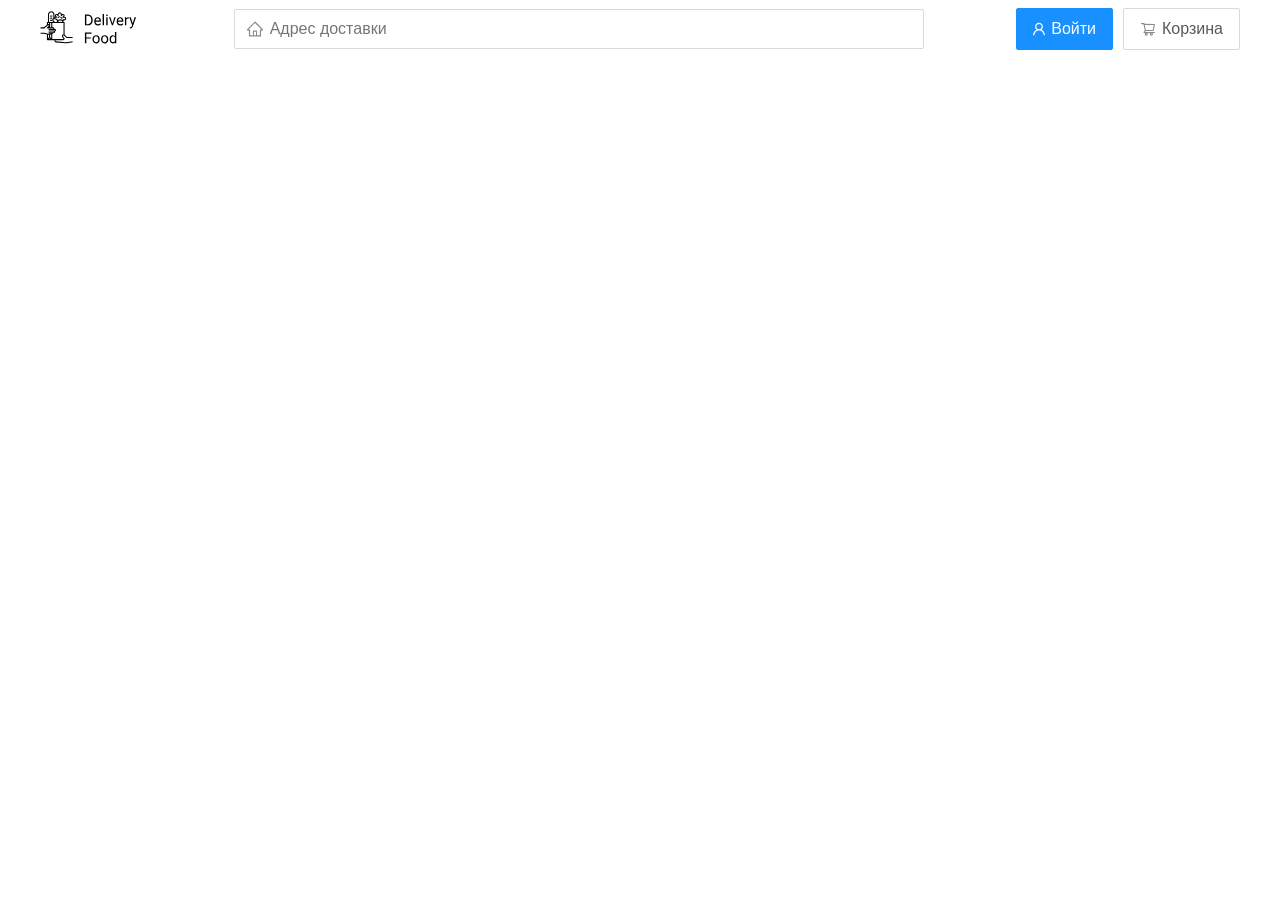
==== index.html @ b347ec5e "header" ====
<!DOCTYPE html>
<html lang="en">
<head>
    <meta charset="UTF-8">
    <meta http-equiv="X-UA-Compatible" content="IE=edge">
    <link rel="stylesheet" href="css/style.css">
    <meta name="viewport" content="width=device-width, initial-scale=1.0">
    <title>Document</title>
</head>
<body>
    <div class="container">
        <header class="header">
            <img src="img/logo.svg" alt="Logo" class="logo">
            <input type="text" class="input search-input" placeholder="Адрес доставки">
            <div class="buttons">
                <button class="button button-primary">
                    <img src="img/user.svg" alt="" class="button-icon">
                    <span class="button-text">Войти</span>
                </button>
                <button class="button">
                  <img src="img/shopping-cart.svg" alt="" class="button-icon">
                    <span class="button-text">Корзина</span>
                </button>
            </div>
        </header>
    </div>
    <main></main>
    <footer></footer>
</body>
</html>
---- css/style.css ----
*{ box-sizing: border-box;}
.container{
max-width: 1200px;
margin: auto;
}

.header{
    display: flex;
    align-items: center;
    justify-content: space-between;

}

.search-input{
    background: #FFFFFF;
    border: 1px solid #D9D9D9;
    border-radius: 2px;
    height: 40px;
    width: 690px;
    font-size: 16px;
    line-height: 24px;
    background-image: url(../img/home.svg);
    background-repeat: no-repeat;
    background-position: left 11px center;
    padding-left: 35px;
}
.buttons{
    display: flex;
    align-items: center;
}
.button{
    display: flex;
    align-items: center;
    padding: 8px 16px;
    background: #FFFFFF;
    border: 1px solid #D9D9D9;
    box-sizing: border-box;
    box-shadow: 0px 0px 2px rgba(0, 0, 0, 0.0015);
    border-radius: 2px;
    color: #595959;
    font-size: 16px;
    line-height: 24px;
}
.button-primary{
    background: #1890FF;
    border: 1px solid #1890FF;
    color: #fff;
    margin-right: 10px;
}

.button-icon{
    margin-right: 6px;
    vertical-align: middle;   
}

.button-text{
vertical-align: middle;
}
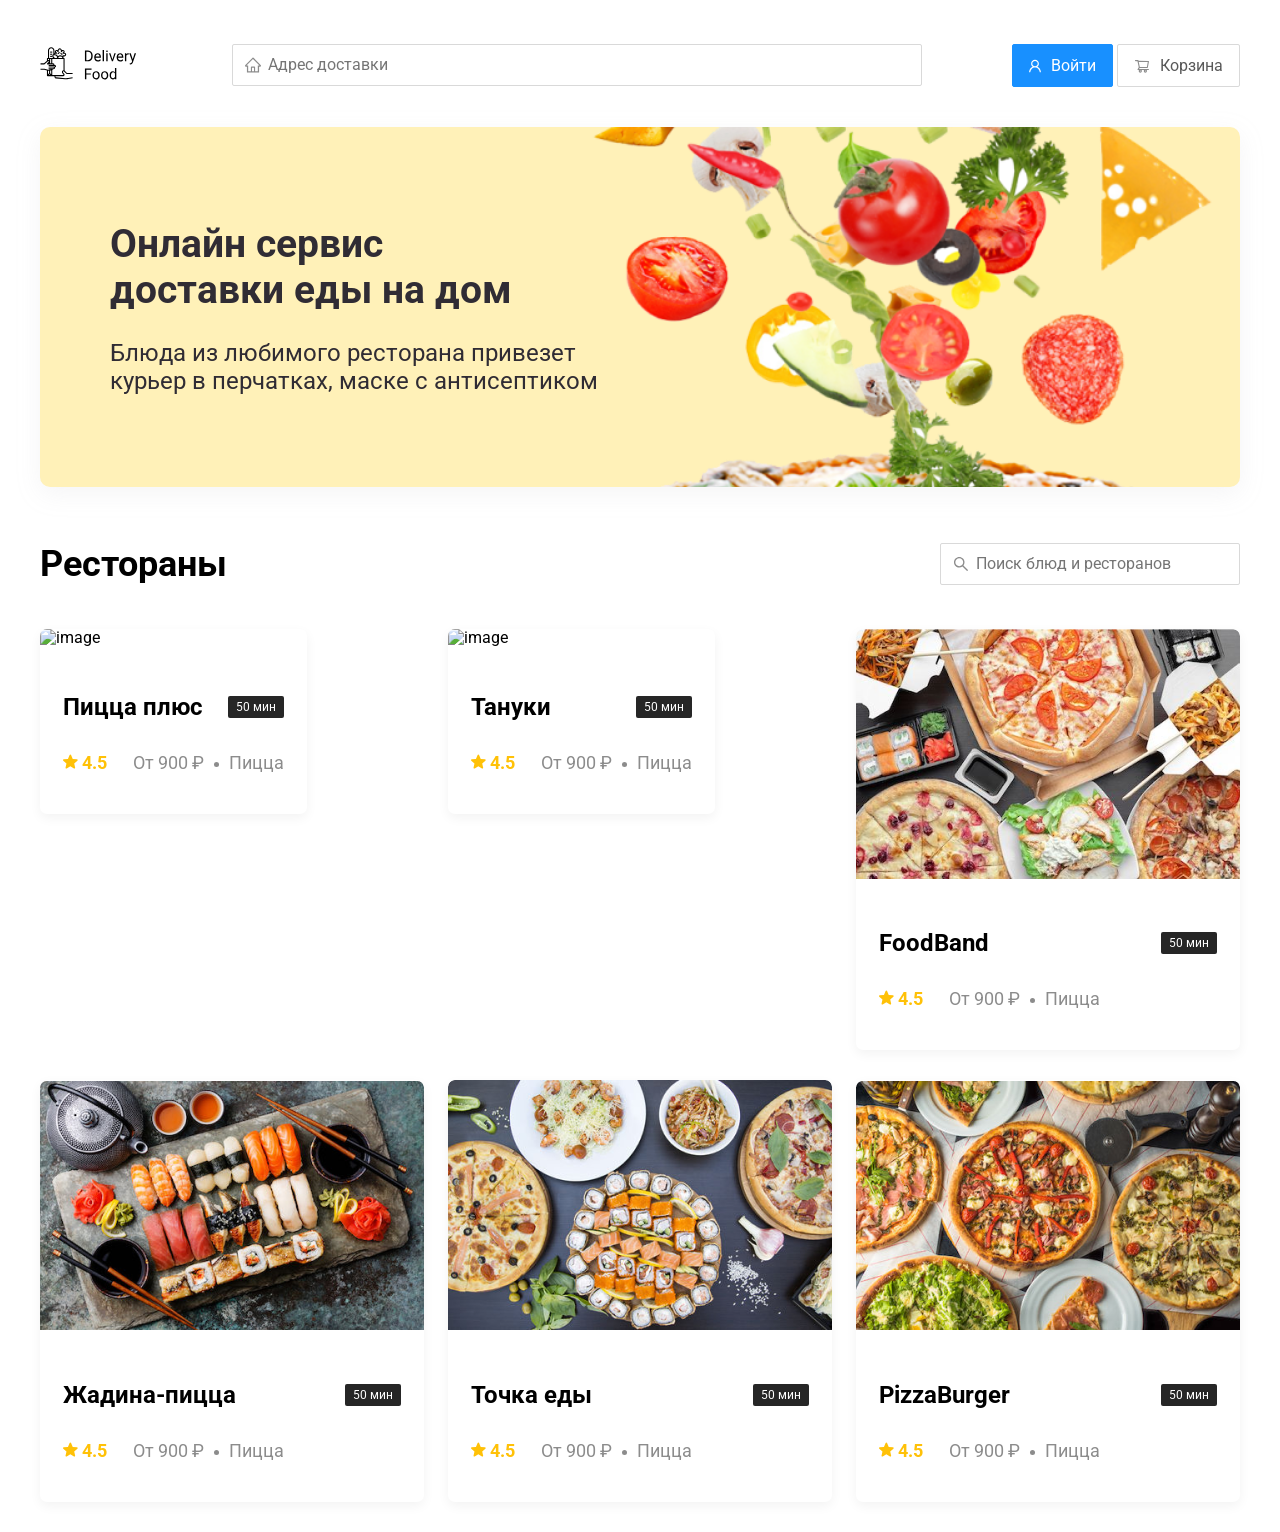
==== commit 02f0a02b: "pr2_2" ====
--- a/index.html
+++ b/index.html
@@ -3,28 +3,148 @@
 <head>
     <meta charset="UTF-8">
     <meta http-equiv="X-UA-Compatible" content="IE=edge">
+    <meta name="viewport" content="width=device-width, initial-scale=1.0">
+    <title>Delivery food - доставка еды на дом</title>
+    <link rel="preconnect" href="https://fonts.googleapis.com">
+    <link rel="preconnect" href="https://fonts.gstatic.com" crossorigin>
+    <link href="https://fonts.googleapis.com/css2?family=Roboto:wght@400;700&display=swap" rel="stylesheet">  
+    <link rel="stylesheet" href="css/normalize.css">      
     <link rel="stylesheet" href="css/style.css">
-    <meta name="viewport" content="width=device-width, initial-scale=1.0">
-    <title>Document</title>
 </head>
 <body>
-    <div class="container">
-        <header class="header">
-            <img src="img/logo.svg" alt="Logo" class="logo">
-            <input type="text" class="input search-input" placeholder="Адрес доставки">
-            <div class="buttons">
-                <button class="button button-primary">
-                    <img src="img/user.svg" alt="" class="button-icon">
-                    <span class="button-text">Войти</span>
-                </button>
-                <button class="button">
-                  <img src="img/shopping-cart.svg" alt="" class="button-icon">
-                    <span class="button-text">Корзина</span>
-                </button>
+<!-- Шапка сайта -->
+<div class="container">
+    <header class="header">
+        <img src="img/logo.svg" alt="logo" class="logo">
+        <input type="text" class="input addres-input" placeholder="Адрес доставки">
+        <div class="buttons">
+            <button class="button button-primary">
+                <img src="img/user.svg" alt="user" class="button-icon">
+                <span class="button-text">Войти</span>
+            </button>
+            <button class="button ">
+                <img src="img/shopping-cart.svg" alt="shop" class="button-icon">
+                <span class="button-text">Корзина</span>
+            </button>
+        </div>
+    </header>
+    <section class="promo">
+        <h1 class="promo-title">Онлайн сервис<br>доставки еды на дом</h1>
+        <p class="promo-text">Блюда из любимого ресторана привезет курьер в перчатках, маске с антисептиком</p>
+    </section>
+
+    <section class="restaurants">
+        <div class="section-heading">
+            <h2 class="section-title">Рестораны</h2>
+            <input type="text" class="input input-search" placeholder="Поиск блюд и ресторанов">
+        </div>
+        <!--cards-->
+        <div class="cards">
+            <div class="card">
+                <img src="img/image.jpg" alt="image" class="card-image">
+                <div class="card-text">
+                    <div class="card-head">
+                        <h3 class="card-title">Пицца плюс</h3>
+                        <span class="card-tag tag">50 мин</span>
+                    </div>
+                    <div class="card-info">
+                        <div class="rating">
+                            <img src="img/Vector.svg" alt="rating" class="rating-start">
+                            4.5
+                        </div>
+                        <div class="price">От 900 ₽</div>
+                        <div class="category">Пицца</div>
+                    </div>
+                </div>
             </div>
-        </header>
-    </div>
-    <main></main>
-    <footer></footer>
+            <div class="card">
+                <img src="img/image (1).jpg" alt="image" class="card-image">
+                <div class="card-text">
+                    <div class="card-head">
+                        <h3 class="card-title">Тануки </h3>
+                        <span class="card-tag tag">50 мин</span>
+                    </div>
+                    <div class="card-info">
+                        <div class="rating">
+                            <img src="img/Vector.svg" alt="rating" class="rating-start">
+                            4.5
+                        </div>
+                        <div class="price">От 900 ₽</div>
+                        <div class="category">Пицца</div>
+                    </div>
+                </div>
+            </div>
+            <div class="card">
+                <img src="img/image (1).png" alt="image" class="card-image">
+                <div class="card-text">
+                    <div class="card-head">
+                        <h3 class="card-title">FoodBand</h3>
+                        <span class="card-tag tag">50 мин</span>
+                    </div>
+                    <div class="card-info">
+                        <div class="rating">
+                            <img src="img/Vector.svg" alt="rating" class="rating-start">
+                            4.5
+                        </div>
+                        <div class="price">От 900 ₽</div>
+                        <div class="category">Пицца</div>
+                    </div>
+                </div>
+</div>
+            <div class="card">
+                <img src="img/image (4).png" alt="image" class="card-image">
+                <div class="card-text">
+                    <div class="card-head">
+                        <h3 class="card-title">Жадина-пицца</h3>
+                        <span class="card-tag tag">50 мин</span>
+                    </div>
+                    <div class="card-info">
+                        <div class="rating">
+                            <img src="img/Vector.svg" alt="rating" class="rating-start">
+                            4.5
+                        </div>
+                        <div class="price">От 900 ₽</div>
+                        <div class="category">Пицца</div>
+                    </div>
+                </div>
+            </div>
+            <div class="card">
+                <img src="img/image (5).png" alt="image" class="card-image">
+                <div class="card-text">
+                    <div class="card-head">
+                        <h3 class="card-title">Точка еды</h3>
+                        <span class="card-tag tag">50 мин</span>
+                    </div>
+                    <div class="card-info">
+                        <div class="rating">
+                            <img src="img/Vector.svg" alt="rating" class="rating-start">
+                            4.5
+                        </div>
+                        <div class="price">От 900 ₽</div>
+                        <div class="category">Пицца</div>
+                    </div>
+                </div>
+            </div>
+            <div class="card">
+                <img src="img/image (6).png" alt="image" class="card-image">
+                <div class="card-text">
+                    <div class="card-head">
+                        <h3 class="card-title">PizzaBurger</h3>
+                        <span class="card-tag tag">50 мин</span>
+                    </div>
+                    <div class="card-info">
+                        <div class="rating">
+                            <img src="img/Vector.svg" alt="rating" class="rating-start">
+                            4.5
+                        </div>
+                        <div class="price">От 900 ₽</div>
+                        <div class="category">Пицца</div>
+                    </div>
+                </div>
+            </div>
+        </div>
+    </section>
+</div>
 </body>
-</html>+</html>
+
--- a/css/style.css
+++ b/css/style.css
@@ -1,58 +1,188 @@
-*{ box-sizing: border-box;}
-.container{
-max-width: 1200px;
-margin: auto;
-}
-
-.header{
-    display: flex;
-    align-items: center;
-    justify-content: space-between;
-
-}
-
-.search-input{
-    background: #FFFFFF;
-    border: 1px solid #D9D9D9;
-    border-radius: 2px;
-    height: 40px;
-    width: 690px;
-    font-size: 16px;
-    line-height: 24px;
-    background-image: url(../img/home.svg);
-    background-repeat: no-repeat;
-    background-position: left 11px center;
-    padding-left: 35px;
-}
-.buttons{
-    display: flex;
-    align-items: center;
-}
-.button{
-    display: flex;
-    align-items: center;
-    padding: 8px 16px;
-    background: #FFFFFF;
-    border: 1px solid #D9D9D9;
-    box-sizing: border-box;
-    box-shadow: 0px 0px 2px rgba(0, 0, 0, 0.0015);
-    border-radius: 2px;
-    color: #595959;
-    font-size: 16px;
-    line-height: 24px;
-}
-.button-primary{
-    background: #1890FF;
-    border: 1px solid #1890FF;
-    color: #fff;
-    margin-right: 10px;
-}
-
-.button-icon{
-    margin-right: 6px;
-    vertical-align: middle;   
-}
-
-.button-text{
-vertical-align: middle;
-}+body{
+    font-family: 'Roboto', sans-serif;   
+    padding-top: 44px;
+   }
+   
+   *{
+       box-sizing: border-box;
+   }
+   .container { 
+       max-width: 1200px;
+       margin: auto;
+   }
+   
+   .header {
+       display: flex;
+       align-items: center;
+       justify-content: space-between;
+       margin-bottom: 40px;
+   }
+   
+   .input{
+       background: #FFFFFF;
+       border: 1px solid #D9D9D9;
+       border-radius: 2px;  
+       font-size: 16px;
+       line-height: 24px;
+       padding: 8px;
+       padding-left: 35px;
+       background-repeat:  no-repeat;
+       background-position: left 11px center;
+   }
+   .addres-input{
+       width: 690px;  
+       background-image: url(../img/home.svg);
+   }
+   .input-search{
+       width: 300px;
+       background-image: url(../img/search.svg);  
+   
+   }
+   .button {
+       padding: 8px 16px;
+       background: #FFFFFF;
+       border: 1px solid #D9D9D9;
+       box-sizing: border-box;
+       box-shadow: 0px 0px 2px rgba(0, 0, 0, 0.0015);
+       border-radius: 2px;
+       color: #595959;
+       font-size: 16px;
+       line-height: 24px;
+   }
+   
+   .button-primary {
+       background: #1890FF;
+       border-radius: 2px;
+       border: 1px solid #1890FF;
+       color: #fff;
+   }
+   
+   .button-icon {
+       margin-right: 6px;
+       vertical-align: middle;
+   }
+   
+   .button-text{
+       vertical-align: middle;
+   }
+   
+   .promo{
+       filter: drop-shadow(0px 7px 12px rgba(158, 158, 163, 0.1));
+       background: #FFF1B8 url(../img/promo-img.png) no-repeat top right -200px /1100px;
+       border-radius: 10px;
+       padding: 68px 70px;
+       margin-bottom: 56px;
+   }
+   
+   .promo-title{
+       font-style: normal;
+       font-weight: bold;
+       font-size: 39px;
+       line-height: 46px;
+       color: #302C34;
+   }
+   
+   .promo-text{
+       max-width: 538px;
+       font-family: Roboto;
+       font-style: normal;
+       font-weight: normal;
+       font-size: 24px;
+       line-height: 28px;
+       color: #302C34;
+   }
+   
+   .section-heading{
+       display: flex;
+       align-items: center;
+       justify-content: space-between;
+       margin-bottom: 44px;
+   }
+   
+   .section-title{
+       font-family: Roboto;
+       font-style: normal;
+       font-weight: bold;
+       font-size: 36px;
+       line-height: 42px;
+       color: #000000;
+       margin: 0;
+   }
+   .card{
+       background: #FFFFFF;
+       box-shadow: 0px 4px 12px rgba(0, 0, 0, 0.05);
+       border-radius: 7px;
+       overflow: hidden;
+      margin-bottom: 30px;
+   }
+   .cards{
+       display: flex;
+       align-items: flex-start;
+       flex-wrap: wrap;
+       justify-content: space-between;
+   }
+   .card-image{
+       width: 384px;
+       height: 250px;
+       object-fit: cover;
+   }
+   .card-text{
+       padding-top: 20px;
+       padding-bottom: 35px;
+       padding-left: 23px;
+       padding-right: 23px;
+   }
+   .card-head{
+       display: flex;
+       align-items: center;
+       justify-content: space-between;
+   }
+   .card-title{
+       font-style: normal;
+       font-weight: bold;
+       font-size: 24px;
+       line-height: 32px;
+   }
+   .card-tag{
+       font-style: normal;
+       font-weight: normal;
+       font-size: 12px;
+       line-height: 20px;
+       color: #FFFFFF;
+       background: #262626;
+       border-radius: 2px;
+       padding: 1px 8px;
+   }
+   .card-info{
+       display: flex;
+       align-items: center;
+   }
+   .rating{
+       margin-right: 26px;
+       color: #FFC107;
+       font-style: normal;
+       font-weight: bold;
+       font-size: 18px;
+       line-height: 32px;
+   }
+   .price, 
+   .category {
+       font-style: normal;
+   font-weight: normal;
+   font-size: 18px;
+   line-height: 32px;
+   color: #8C8C8C;
+   }
+   .price{
+       margin-right: 10px;
+   }
+   .price:after{
+       content: "";
+       width: 5px;
+       height: 5px;
+       background-color: #8C8C8C;
+       display: inline-block;
+       vertical-align: middle;
+       border-radius: 50%;
+       margin-left: 10px;
+   }
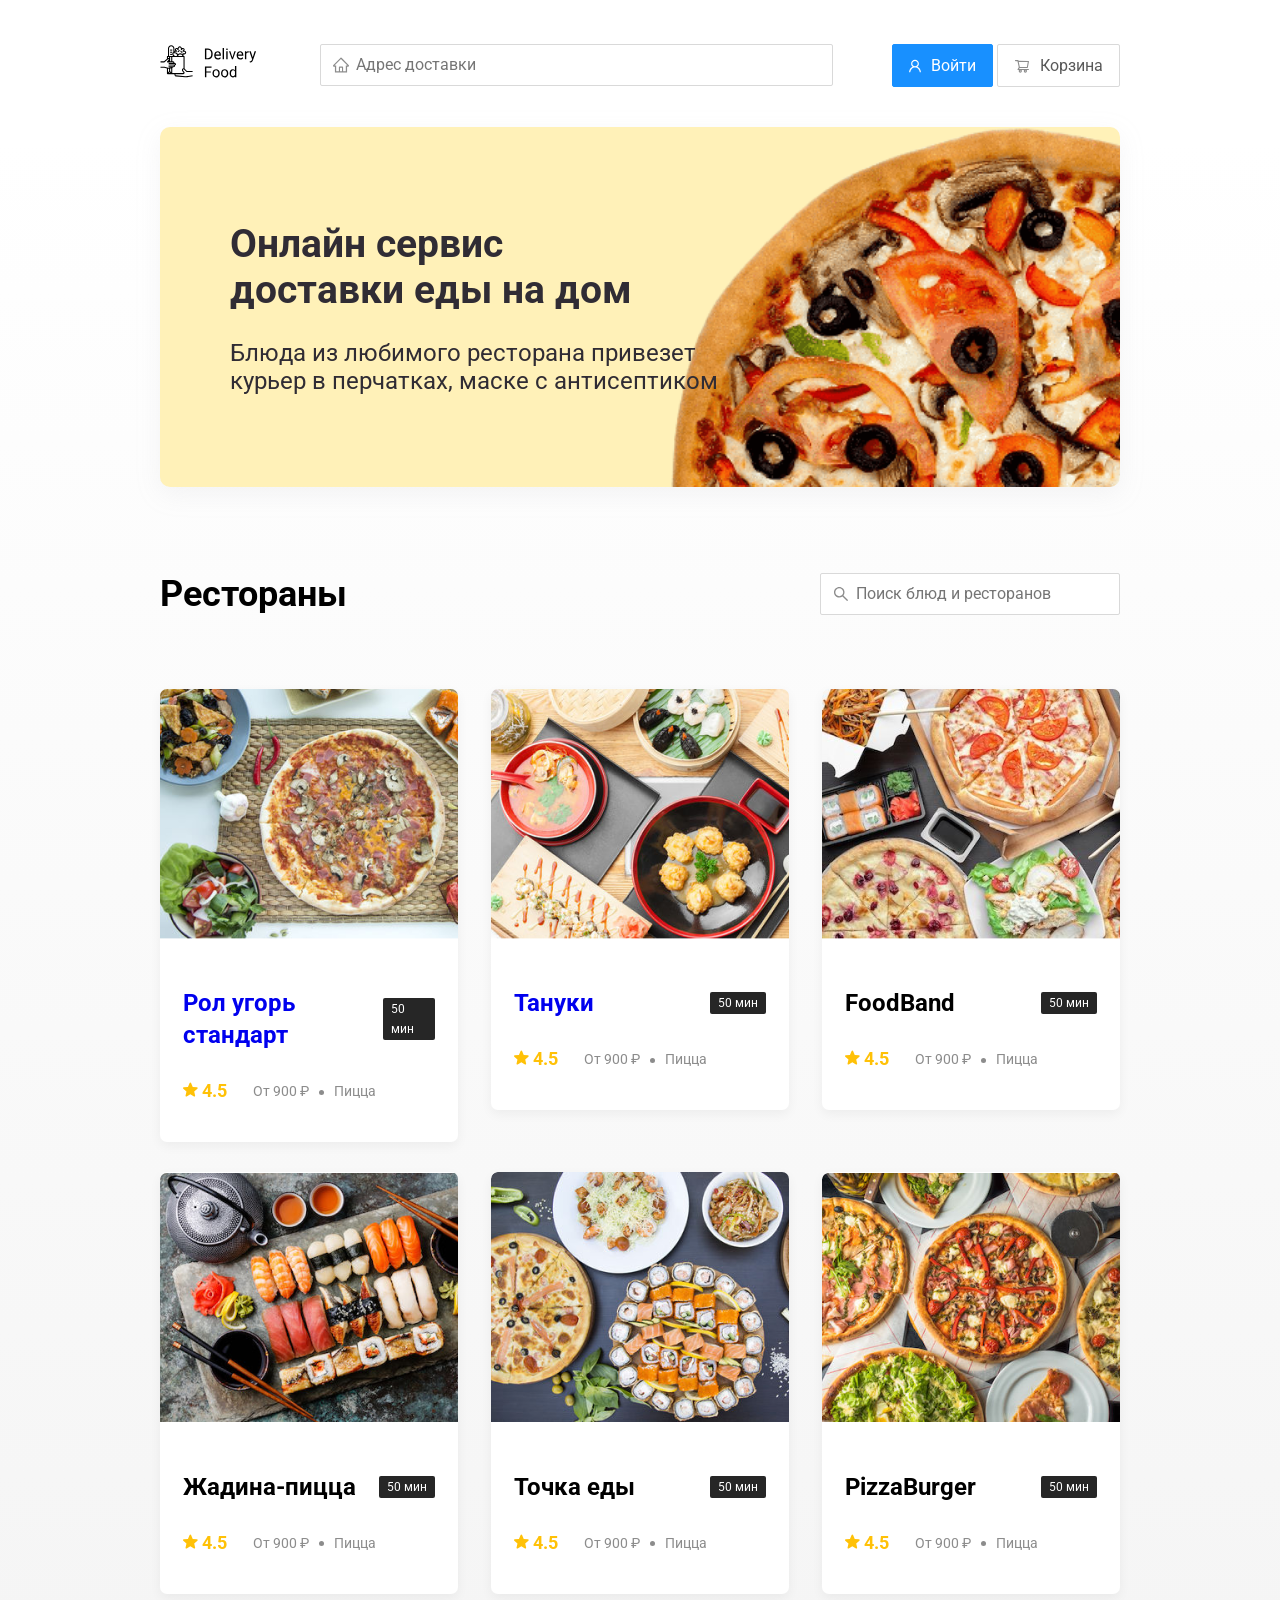
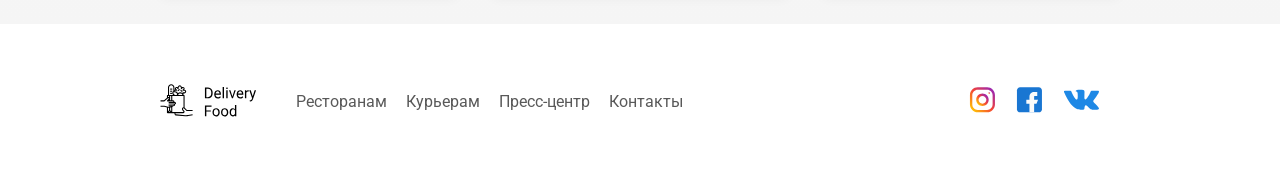
==== commit 578c2f4e: "pr2_3" ====
--- a/index.html
+++ b/index.html
@@ -1,150 +1,175 @@
 <!DOCTYPE html>
 <html lang="en">
-<head>
-    <meta charset="UTF-8">
-    <meta http-equiv="X-UA-Compatible" content="IE=edge">
-    <meta name="viewport" content="width=device-width, initial-scale=1.0">
-    <title>Delivery food - доставка еды на дом</title>
-    <link rel="preconnect" href="https://fonts.googleapis.com">
-    <link rel="preconnect" href="https://fonts.gstatic.com" crossorigin>
-    <link href="https://fonts.googleapis.com/css2?family=Roboto:wght@400;700&display=swap" rel="stylesheet">  
-    <link rel="stylesheet" href="css/normalize.css">      
-    <link rel="stylesheet" href="css/style.css">
-</head>
-<body>
-<!-- Шапка сайта -->
-<div class="container">
-    <header class="header">
-        <img src="img/logo.svg" alt="logo" class="logo">
-        <input type="text" class="input addres-input" placeholder="Адрес доставки">
-        <div class="buttons">
-            <button class="button button-primary">
-                <img src="img/user.svg" alt="user" class="button-icon">
-                <span class="button-text">Войти</span>
-            </button>
-            <button class="button ">
-                <img src="img/shopping-cart.svg" alt="shop" class="button-icon">
-                <span class="button-text">Корзина</span>
-            </button>
+    <head>
+        <meta charset="UTF-8">
+        <meta http-equiv="X-UA-Compatible" content="IE=edge">
+        <meta name="viewport" content="width=device-width, initial-scale=1.0">
+        <title>Delivery food - доставка еды на дом</title>
+        <link rel="preconnect" href="https://fonts.googleapis.com">
+        <link rel="preconnect" href="https://fonts.gstatic.com" crossorigin>
+        <link href="https://fonts.googleapis.com/css2?family=Roboto:wght@400;700&display=swap" rel="stylesheet">  
+        <link rel="stylesheet" href="css/normalize.css">      
+        <link rel="stylesheet" href="css/style.css">
+    </head>
+    <body>
+    <!-- Шапка сайта -->
+        <div class="container">
+            <header class="header">
+                <a href="index.html" class="logo">
+                    <img src="img/logo.svg" alt="logo" class="logo">
+                </a>
+                
+                <input type="text" class="input input-addres" placeholder="Адрес доставки">
+                <div class="buttons">
+                    <button class="button button-primary">
+                        <img src="img/user.svg" alt="user" class="button-icon">
+                        <span class="button-text">Войти</span>
+                    </button>
+                    <button class="button ">
+                        <img src="img/shopping-cart.svg" alt="shop" class="button-icon">
+                        <span class="button-text">Корзина</span>
+                    </button>
+                </div>
+            </header>
         </div>
-    </header>
-    <section class="promo">
-        <h1 class="promo-title">Онлайн сервис<br>доставки еды на дом</h1>
-        <p class="promo-text">Блюда из любимого ресторана привезет курьер в перчатках, маске с антисептиком</p>
-    </section>
-
-    <section class="restaurants">
-        <div class="section-heading">
-            <h2 class="section-title">Рестораны</h2>
-            <input type="text" class="input input-search" placeholder="Поиск блюд и ресторанов">
-        </div>
-        <!--cards-->
-        <div class="cards">
-            <div class="card">
-                <img src="img/image.jpg" alt="image" class="card-image">
-                <div class="card-text">
-                    <div class="card-head">
-                        <h3 class="card-title">Пицца плюс</h3>
-                        <span class="card-tag tag">50 мин</span>
+        <main class="main">
+            <div class="container">
+                <section class="promo">
+                    <h1 class="promo-title">Онлайн сервис<br>доставки еды на дом</h1>
+                    <p class="promo-text">Блюда из любимого ресторана привезет курьер в перчатках, маске с антисептиком</p>
+                </section>
+            
+                <section class="restaurants">
+                    <div class="section-heading">
+                        <h2 class="section-title">Рестораны</h2>
+                        <input type="text" class="input input-search" placeholder="Поиск блюд и ресторанов">
                     </div>
-                    <div class="card-info">
-                        <div class="rating">
-                            <img src="img/Vector.svg" alt="rating" class="rating-start">
-                            4.5
-                        </div>
-                        <div class="price">От 900 ₽</div>
-                        <div class="category">Пицца</div>
+                    <!--cards-->
+                    <div class="cards">
+                        <a href="restourant.html" class="card">
+                            <img src="img/Пицца_плюс.png" alt="image" class="card-image">
+                            <div class="card-text">
+                                <div class="card-head">
+                                    <h3 class="card-title card-tittle-reg">Рол угорь стандарт</h3>
+                                    <span class="card-tag tag">50 мин</span>
+                                </div>
+                                <div class="card-info">
+                                    <div class="rating">
+                                        <img src="img/Vector.svg" alt="rating" class="rating-start">
+                                        4.5
+                                    </div>
+                                    <div class="price">От 900 ₽</div>
+                                    <div class="category">Пицца</div>
+                                </div>
+                            </div>
+                        </a>
+                        <a href="restourant.html" class="card">
+                            <img src="img/Тануки.png" alt="image" class="card-image">
+                            <div class="card-text">
+                                <div class="card-head">
+                                    <h3 class="card-title">Тануки </h3>
+                                    <span class="card-tag tag">50 мин</span>
+                                </div>
+                                <div class="card-info">
+                                    <div class="rating">
+                                        <img src="img/Vector.svg" alt="rating" class="rating-start">
+                                        4.5
+                                    </div>
+                                    <div class="price">От 900 ₽</div>
+                                    <div class="category">Пицца</div>
+                                </div>
+                            </div>
+                        </a>
+                        <a class="card">
+                            <img src="img/FoodBand.png" alt="image" class="card-image">
+                            <div class="card-text">
+                                <div class="card-head">
+                                    <h3 class="card-title">FoodBand</h3>
+                                    <span class="card-tag tag">50 мин</span>
+                                </div>
+                                <div class="card-info">
+                                    <div class="rating">
+                                        <img src="img/Vector.svg" alt="rating" class="rating-start">
+                                        4.5
+                                    </div>
+                                    <div class="price">От 900 ₽</div>
+                                    <div class="category">Пицца</div>
+                                </div>
+                            </div>
+                        </a>
+                        <a class="card">
+                            <img src="img/Жадина-пицца.png" alt="image" class="card-image">
+                            <div class="card-text">
+                                <div class="card-head">
+                                    <h3 class="card-title">Жадина-пицца</h3>
+                                    <span class="card-tag tag">50 мин</span>
+                                </div>
+                                <div class="card-info">
+                                    <div class="rating">
+                                        <img src="img/Vector.svg" alt="rating" class="rating-start">
+                                        4.5
+                                    </div>
+                                    <div class="price">От 900 ₽</div>
+                                    <div class="category">Пицца</div>
+                                </div>
+                            </div>
+                        </a>
+                        <a class="card">
+                            <img src="img/Точка_еды.png" alt="image" class="card-image">
+                            <div class="card-text">
+                                <div class="card-head">
+                                    <h3 class="card-title">Точка еды</h3>
+                                    <span class="card-tag tag">50 мин</span>
+                                </div>
+                                <div class="card-info">
+                                    <div class="rating">
+                                        <img src="img/Vector.svg" alt="rating" class="rating-start">
+                                        4.5
+                                    </div>
+                                    <div class="price">От 900 ₽</div>
+                                    <div class="category">Пицца</div>
+                                </div>
+                            </div>
+                        </a>
+                        <a class="card">
+                            <img src="img/PizzaBurger.png" alt="image" class="card-image">
+                            <div class="card-text">
+                                <div class="card-head">
+                                    <h3 class="card-title">PizzaBurger</h3>
+                                    <span class="card-tag tag">50 мин</span>
+                                </div>
+                                <div class="card-info">
+                                    <div class="rating">
+                                        <img src="img/Vector.svg" alt="rating" class="rating-start">
+                                        4.5
+                                    </div>
+                                    <div class="price">От 900 ₽</div>
+                                    <div class="category">Пицца</div>
+                                </div>
+                            </div>
+                        </a>
+                    </div>
+                </section>
+            </div>
+        </main>
+        <footer class="footer">
+            <div class="container">
+                <div class="footer-block">
+                    <img src="img/logo.svg" alt="" class="logo footer-logo">
+                    <nav class="footer-nav">
+                        <a href="#" class="footer-link">Ресторанам</a>
+                        <a href="#" class="footer-link">Курьерам</a>
+                        <a href="#" class="footer-link">Пресс-центр</a>
+                        <a href="#" class="footer-link">Контакты</a>
+                    </nav>
+                    <div class="social-links">
+                        <a href="#" class="social-link"><img src="img/inst.svg" alt="Instagramm"></a>
+                        <a href="#" class="social-link"><img src="img/faceb.svg" alt="facebook"></a>
+                        <a href="#" class="social-link"><img src="img/vk.svg" alt="vk"></a>
                     </div>
                 </div>
             </div>
-            <div class="card">
-                <img src="img/image (1).jpg" alt="image" class="card-image">
-                <div class="card-text">
-                    <div class="card-head">
-                        <h3 class="card-title">Тануки </h3>
-                        <span class="card-tag tag">50 мин</span>
-                    </div>
-                    <div class="card-info">
-                        <div class="rating">
-                            <img src="img/Vector.svg" alt="rating" class="rating-start">
-                            4.5
-                        </div>
-                        <div class="price">От 900 ₽</div>
-                        <div class="category">Пицца</div>
-                    </div>
-                </div>
-            </div>
-            <div class="card">
-                <img src="img/image (1).png" alt="image" class="card-image">
-                <div class="card-text">
-                    <div class="card-head">
-                        <h3 class="card-title">FoodBand</h3>
-                        <span class="card-tag tag">50 мин</span>
-                    </div>
-                    <div class="card-info">
-                        <div class="rating">
-                            <img src="img/Vector.svg" alt="rating" class="rating-start">
-                            4.5
-                        </div>
-                        <div class="price">От 900 ₽</div>
-                        <div class="category">Пицца</div>
-                    </div>
-                </div>
-</div>
-            <div class="card">
-                <img src="img/image (4).png" alt="image" class="card-image">
-                <div class="card-text">
-                    <div class="card-head">
-                        <h3 class="card-title">Жадина-пицца</h3>
-                        <span class="card-tag tag">50 мин</span>
-                    </div>
-                    <div class="card-info">
-                        <div class="rating">
-                            <img src="img/Vector.svg" alt="rating" class="rating-start">
-                            4.5
-                        </div>
-                        <div class="price">От 900 ₽</div>
-                        <div class="category">Пицца</div>
-                    </div>
-                </div>
-            </div>
-            <div class="card">
-                <img src="img/image (5).png" alt="image" class="card-image">
-                <div class="card-text">
-                    <div class="card-head">
-                        <h3 class="card-title">Точка еды</h3>
-                        <span class="card-tag tag">50 мин</span>
-                    </div>
-                    <div class="card-info">
-                        <div class="rating">
-                            <img src="img/Vector.svg" alt="rating" class="rating-start">
-                            4.5
-                        </div>
-                        <div class="price">От 900 ₽</div>
-                        <div class="category">Пицца</div>
-                    </div>
-                </div>
-            </div>
-            <div class="card">
-                <img src="img/image (6).png" alt="image" class="card-image">
-                <div class="card-text">
-                    <div class="card-head">
-                        <h3 class="card-title">PizzaBurger</h3>
-                        <span class="card-tag tag">50 мин</span>
-                    </div>
-                    <div class="card-info">
-                        <div class="rating">
-                            <img src="img/Vector.svg" alt="rating" class="rating-start">
-                            4.5
-                        </div>
-                        <div class="price">От 900 ₽</div>
-                        <div class="category">Пицца</div>
-                    </div>
-                </div>
-            </div>
-        </div>
-    </section>
-</div>
-</body>
+        </footer>
+    </body>
 </html>
 
--- a/css/style.css
+++ b/css/style.css
@@ -29,13 +29,14 @@
        background-repeat:  no-repeat;
        background-position: left 11px center;
    }
-   .addres-input{
-       width: 690px;  
+   .input-addres{
+       flex: 0.8;  
        background-image: url(../img/home.svg);
    }
    .input-search{
        width: 300px;
        background-image: url(../img/search.svg);  
+       margin-left: auto;
    
    }
    .button {
@@ -61,14 +62,16 @@
        margin-right: 6px;
        vertical-align: middle;
    }
-   
+   .button-card-text{
+       margin-right: 10px;
+   }
    .button-text{
        vertical-align: middle;
    }
    
    .promo{
        filter: drop-shadow(0px 7px 12px rgba(158, 158, 163, 0.1));
-       background: #FFF1B8 url(../img/promo-img.png) no-repeat top right -200px /1100px;
+       background: #FFF1B8 url(../img/promo.png) no-repeat top 50px right -100px /800px;
        border-radius: 10px;
        padding: 68px 70px;
        margin-bottom: 56px;
@@ -91,12 +94,15 @@
        line-height: 28px;
        color: #302C34;
    }
-   
+   .main{
+    background: linear-gradient(180deg, rgba(245, 245, 245, 0) 1.04%, #F5F5F5 100%);
+   }
    .section-heading{
        display: flex;
        align-items: center;
        justify-content: space-between;
        margin-bottom: 44px;
+       
    }
    
    .section-title{
@@ -106,14 +112,16 @@
        font-size: 36px;
        line-height: 42px;
        color: #000000;
-       margin: 0;
+       margin-right: 30px;
    }
    .card{
-       background: #FFFFFF;
-       box-shadow: 0px 4px 12px rgba(0, 0, 0, 0.05);
-       border-radius: 7px;
-       overflow: hidden;
-      margin-bottom: 30px;
+        background: #FFFFFF;
+        box-shadow: 0px 4px 12px rgba(0, 0, 0, 0.05);
+        border-radius: 7px;
+        overflow: hidden;
+        margin-bottom: 30px;
+        flex-basis: 31%;
+        text-decoration: none;
    }
    .cards{
        display: flex;
@@ -142,6 +150,9 @@
        font-weight: bold;
        font-size: 24px;
        line-height: 32px;
+   }
+   .card-title-reg{
+       font-weight: 400;
    }
    .card-tag{
        font-style: normal;
@@ -156,8 +167,21 @@
    .card-info{
        display: flex;
        align-items: center;
-   }
-   .rating{
+       flex-wrap: wrap;
+   }
+   .card-buttons{
+       display: flex;
+       margin-left: 32px;
+       align-items: center;
+       margin-top: 24px;
+   }
+   .card-price-bold{
+        font-weight: bold;
+        font-size: 20px;
+        line-height: 32px;
+        margin-left: 32px;
+   }
+   .card .rating{
        margin-right: 26px;
        color: #FFC107;
        font-style: normal;
@@ -167,14 +191,23 @@
    }
    .price, 
    .category {
-       font-style: normal;
-   font-weight: normal;
-   font-size: 18px;
-   line-height: 32px;
-   color: #8C8C8C;
+        font-size: 18px;
+        line-height: 32px;
+        color: #8C8C8C;
    }
    .price{
        margin-right: 10px;
+   }
+   .ingredients{
+        font-size: 18px;
+        line-height: 21px;
+        color: #8C8C8C;
+   }
+   .category{
+        text-overflow: ellipsis;
+        overflow: hidden;
+        white-space: nowrap;
+        max-width: 150px;
    }
    .price:after{
        content: "";
@@ -185,4 +218,178 @@
        vertical-align: middle;
        border-radius: 50%;
        margin-left: 10px;
-   }+   }
+   .footer{
+        padding: 60px 0;
+   }
+   .footer-block{
+        display: flex;
+        align-items: center;
+        justify-content: space-between;
+   }
+   .footer-nav{
+       margin-right: auto;
+       margin-left: 35px;
+   }
+   .footer-link{
+       display: inline-block;
+       color: #595959;
+       text-decoration: none;
+
+    }
+    .footer-link:not(last-child){
+        margin-right: 15px;
+    }
+    .social-links{
+        display: flex;
+        align-items: center;
+    }
+    .social-link:not(last-child){
+        margin-right: 21px;
+    }
+    .rating-start{
+        background-size: ;
+    }
+
+    @media(max-width:1366px){
+        .container{
+            max-width: 960px;
+        }
+        .promo{
+            background-size: 700px;
+            background-position: top right -250px;
+        }
+        .category, .price{
+            font-size: 14px;
+        }
+    }
+    
+    @media(max-width:992px){
+        .container{
+            max-width: 750px;
+        }
+        .promo{
+         padding: 50px;   
+         background-size: 400px;
+         background-position: center  right -300;
+        }
+        .promo-text{
+            font-size: 18px;
+            max-width: 400px;
+        }
+        .card{
+            flex-basis: 49%;
+        }
+        .footer-link{
+            font-size: 16px;
+        }
+    }
+    @media(max-width:768px){
+        .container{
+            max-width: 560px;
+        }
+        .card-info{
+            flex-wrap: wrap;
+        }
+        .rating{
+            flex-basis: 100%;
+        }
+        .card-title{
+            font-style: 18px;
+        }
+        .promo{
+           background-size: 374px;
+        }
+        .promo-title{
+            font-size: 24px;
+            line-height: 1.4;
+        }
+        .promo-text{
+            margin-top: 0;
+        }
+    }
+    @media(max-width:578px){
+        .container{
+            width: 90%;
+        }
+        .header{
+            flex-wrap: wrap;
+        }
+        .input-addres{
+            order: 5;
+
+            margin-top: 15px;
+            flex:1;
+        }
+        .promo{
+            background-image: none;
+
+        }
+        .promo-title{
+            margin-bottom: 10px;
+        }
+        .section-title{
+            font-size: 20px;
+        }
+        .card{
+           
+            flex-basis: 100%;
+        }
+       .card-image{
+           width: 100%;
+       }
+       .footer{
+           padding: 30px 0;
+       }
+       .footer-block{
+           align-items: flex-start;
+       }
+       .footer-nav{
+           margin-left: 0;
+           order: 0;
+       }
+       .footer-logo{
+           order: 1;
+           margin-right: 14px;
+       }
+       .social-links{
+           order: 2;
+       }
+    }
+    @media(max-width:480px){
+        .button{
+            min-height: 40px;
+        }
+        .button-text{
+            display: none;
+        }
+        .section-heading{
+            flex-wrap: wrap;
+        }
+        .promo{
+           
+            padding: 20px;
+        }
+        .card-text{
+            font-size: 9px;
+        }
+        .footer-block{
+           
+            flex-wrap: wrap;
+            flex-direction: column;
+            align-items: center;
+        }
+        .footer-logo{
+            order: 0;
+            margin-bottom: 20px;
+        }
+        .footer-nav{
+            margin-bottom: 20px;
+            text-align: center;
+            display: flex;
+            flex-direction: column;
+        }
+        .footer-link:not(last-child){
+            margin-left: 70px;
+        }
+    }
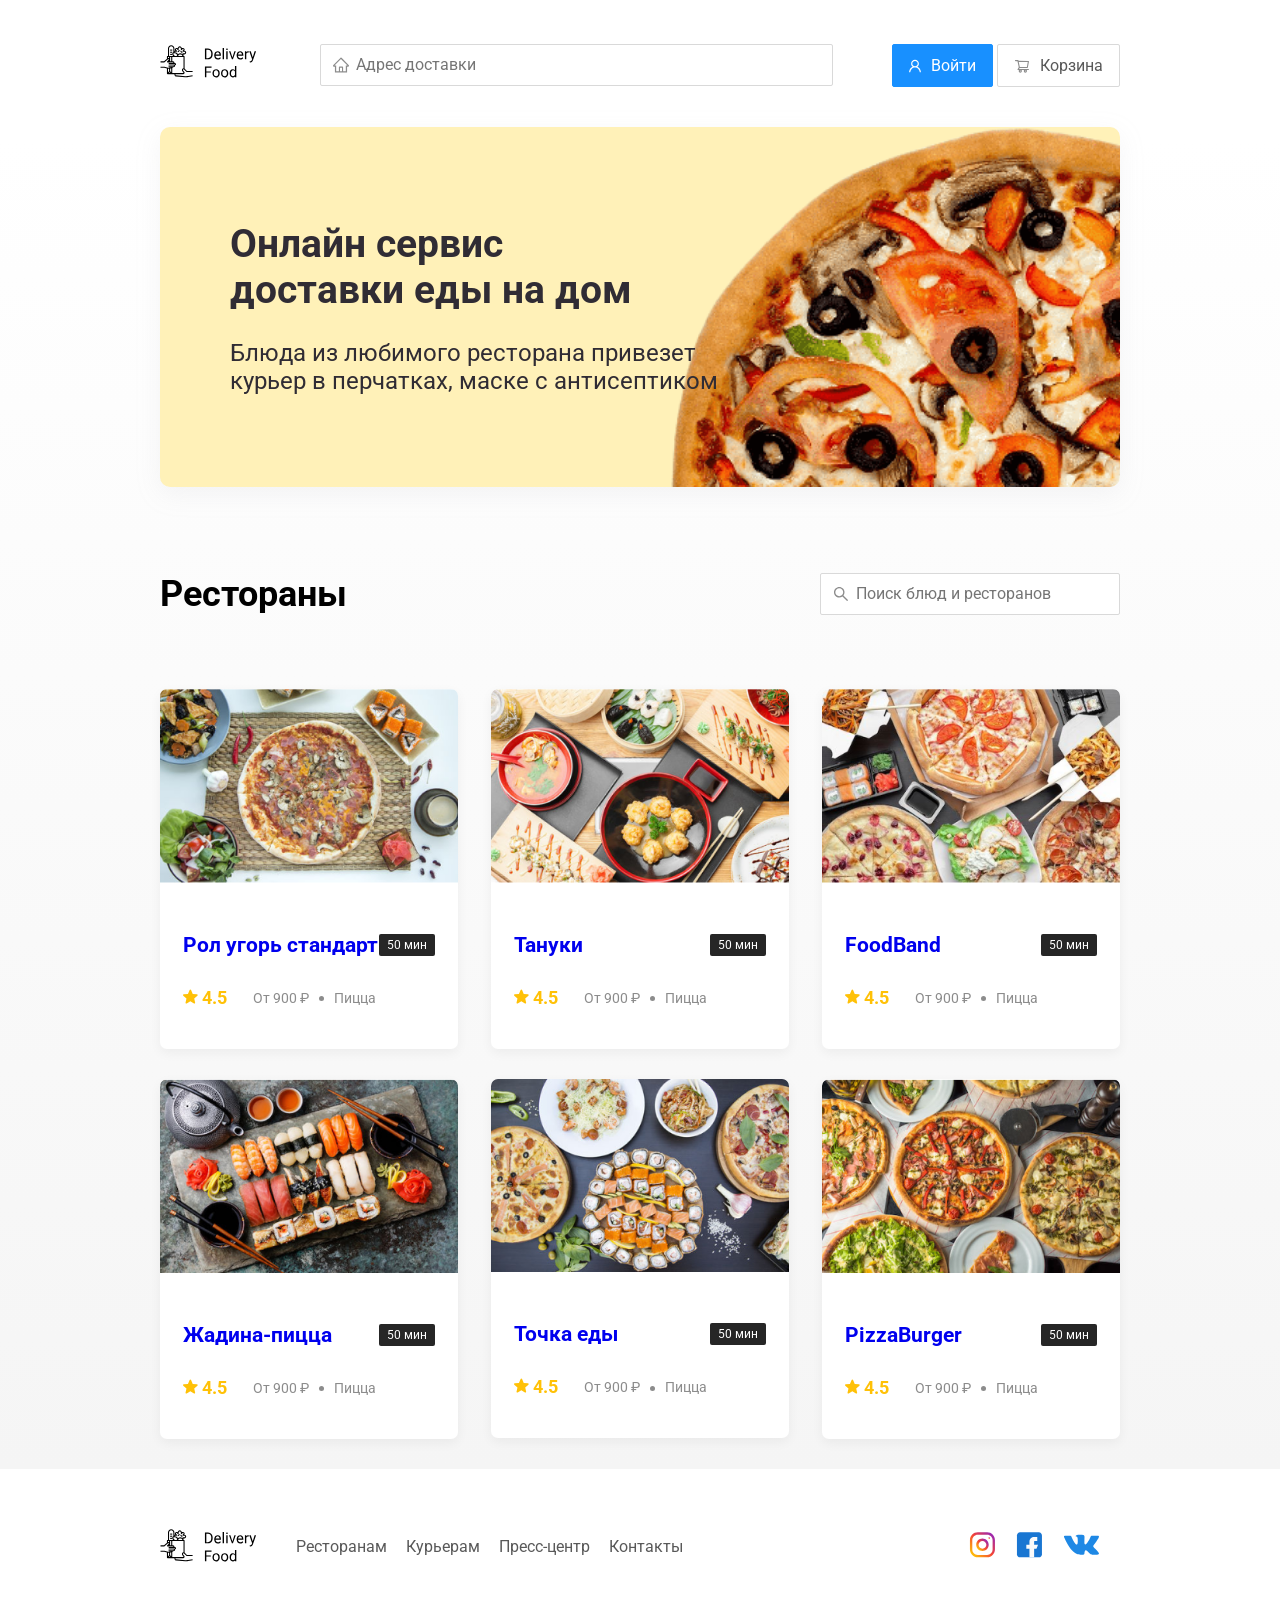
==== commit 18eb62ad: "pr2_3_2" ====
--- a/index.html
+++ b/index.html
@@ -80,7 +80,7 @@
                                 </div>
                             </div>
                         </a>
-                        <a class="card">
+                        <a href="restourant.html" class="card">
                             <img src="img/FoodBand.png" alt="image" class="card-image">
                             <div class="card-text">
                                 <div class="card-head">
@@ -97,7 +97,7 @@
                                 </div>
                             </div>
                         </a>
-                        <a class="card">
+                        <a href="restourant.html" class="card">
                             <img src="img/Жадина-пицца.png" alt="image" class="card-image">
                             <div class="card-text">
                                 <div class="card-head">
@@ -114,7 +114,7 @@
                                 </div>
                             </div>
                         </a>
-                        <a class="card">
+                        <a href="restourant.html" class="card">
                             <img src="img/Точка_еды.png" alt="image" class="card-image">
                             <div class="card-text">
                                 <div class="card-head">
@@ -131,7 +131,7 @@
                                 </div>
                             </div>
                         </a>
-                        <a class="card">
+                        <a href="restourant.html" class="card">
                             <img src="img/PizzaBurger.png" alt="image" class="card-image">
                             <div class="card-text">
                                 <div class="card-head">
--- a/css/style.css
+++ b/css/style.css
@@ -129,11 +129,11 @@
        flex-wrap: wrap;
        justify-content: space-between;
    }
-   .card-image{
-       width: 384px;
-       height: 250px;
-       object-fit: cover;
-   }
+   .card-image {
+    width: 100%;
+    height: 100%;
+    object-fit: cover;
+}
    .card-text{
        padding-top: 20px;
        padding-bottom: 35px;
@@ -181,7 +181,7 @@
         line-height: 32px;
         margin-left: 32px;
    }
-   .card .rating{
+   .rating{
        margin-right: 26px;
        color: #FFC107;
        font-style: normal;
@@ -247,9 +247,6 @@
     .social-link:not(last-child){
         margin-right: 21px;
     }
-    .rating-start{
-        background-size: ;
-    }
 
     @media(max-width:1366px){
         .container{
@@ -262,6 +259,12 @@
         .category, .price{
             font-size: 14px;
         }
+        .card-title {
+            font-size: 21px;
+        }
+        .card-buttons {
+            margin-left: 18px;
+        }
     }
     
     @media(max-width:992px){
@@ -306,6 +309,12 @@
         }
         .promo-text{
             margin-top: 0;
+        }
+        .card-buttons {
+            margin-left: 0px;
+        }
+        .card-title {
+            font-size: 18px;
         }
     }
     @media(max-width:578px){
@@ -335,9 +344,6 @@
            
             flex-basis: 100%;
         }
-       .card-image{
-           width: 100%;
-       }
        .footer{
            padding: 30px 0;
        }
@@ -382,14 +388,22 @@
         .footer-logo{
             order: 0;
             margin-bottom: 20px;
+            margin-right: 4px;
         }
         .footer-nav{
             margin-bottom: 20px;
             text-align: center;
             display: flex;
             flex-direction: column;
+            margin-right: 51px;
         }
         .footer-link:not(last-child){
             margin-left: 70px;
         }
+        .card-title {
+            font-size: 20px;
+        }
+        .button-icon {
+            margin-right: 0px;
+        }
     }
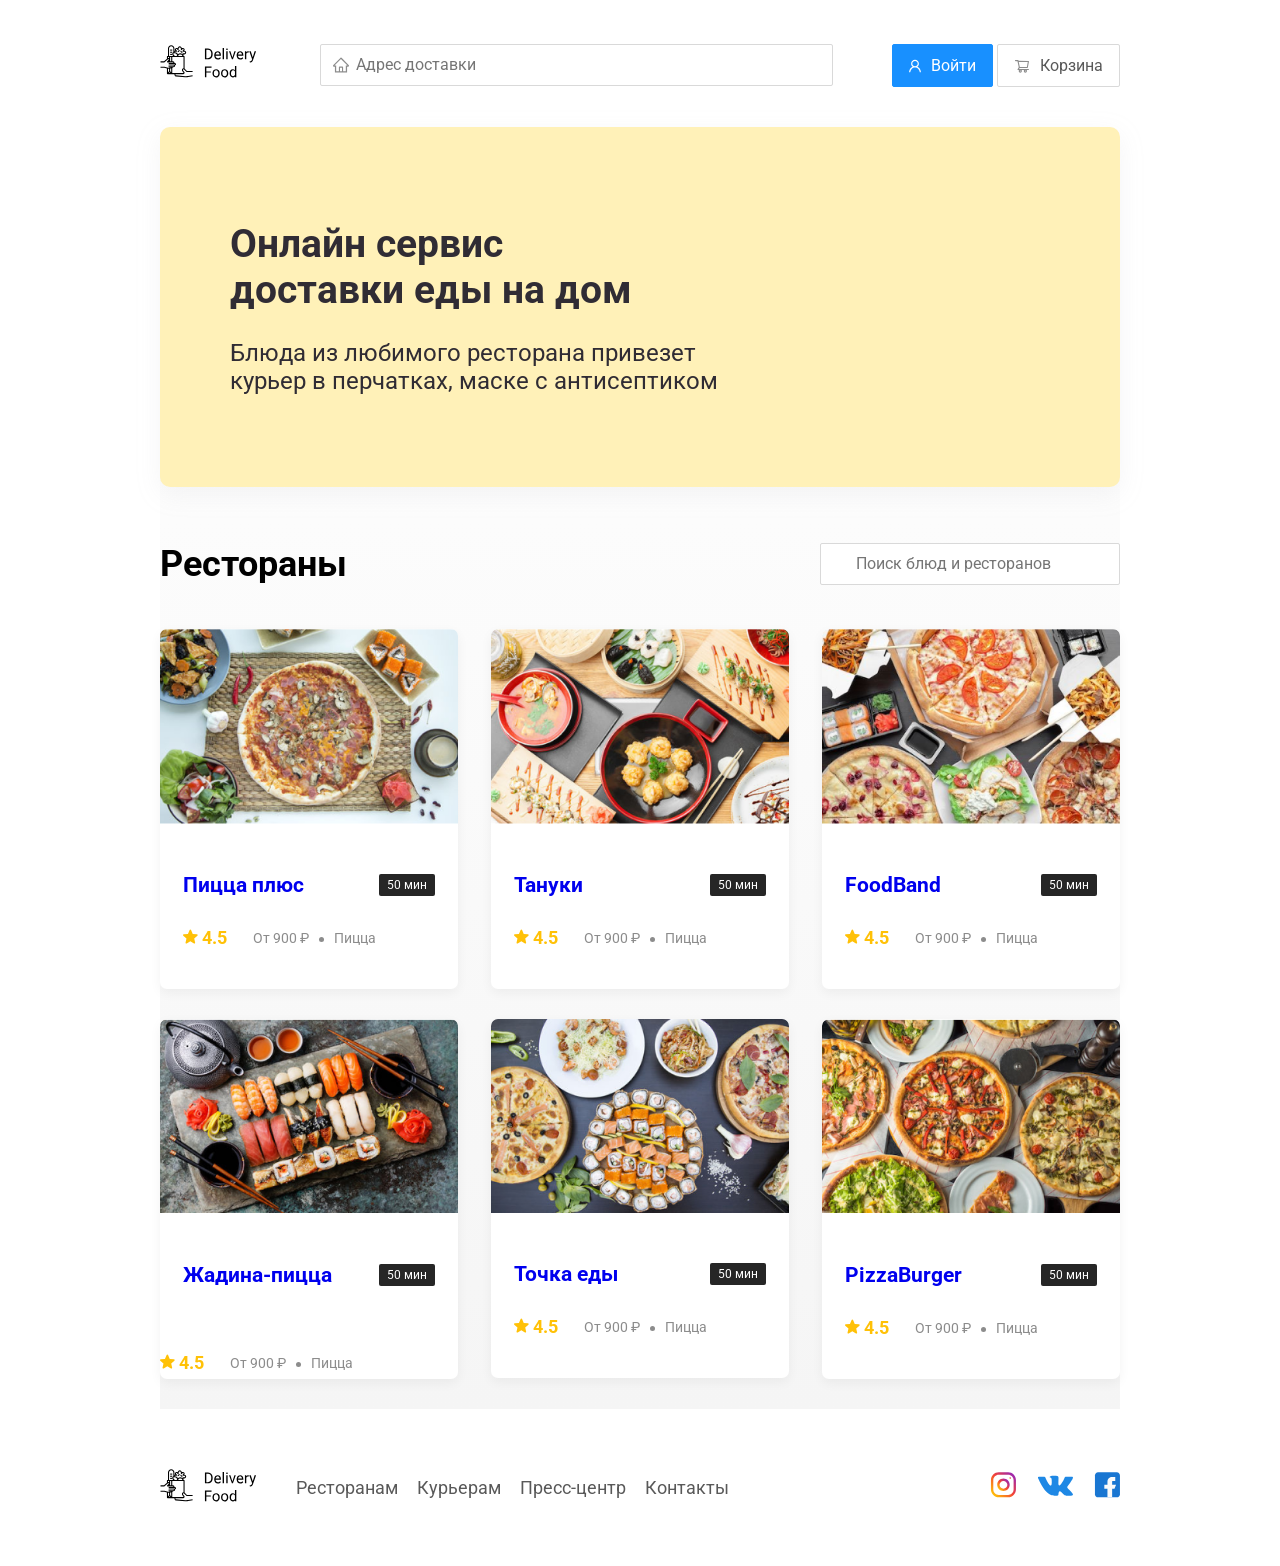
==== commit a1f0648e: "pr4_1" ====
--- a/index.html
+++ b/index.html
@@ -1,175 +1,276 @@
 <!DOCTYPE html>
 <html lang="en">
-    <head>
-        <meta charset="UTF-8">
-        <meta http-equiv="X-UA-Compatible" content="IE=edge">
-        <meta name="viewport" content="width=device-width, initial-scale=1.0">
-        <title>Delivery food - доставка еды на дом</title>
-        <link rel="preconnect" href="https://fonts.googleapis.com">
-        <link rel="preconnect" href="https://fonts.gstatic.com" crossorigin>
-        <link href="https://fonts.googleapis.com/css2?family=Roboto:wght@400;700&display=swap" rel="stylesheet">  
-        <link rel="stylesheet" href="css/normalize.css">      
-        <link rel="stylesheet" href="css/style.css">
-    </head>
-    <body>
-    <!-- Шапка сайта -->
+<head>
+    <meta charset="UTF-8">
+    <meta http-equiv="X-UA-Compatible" content="IE=edge">
+    <meta name="viewport" content="width=device-width, initial-scale=1.0">
+    <title>Delivery food - доставка еды на дом</title>
+    <link rel="preconnect" href="https://fonts.googleapis.com">
+    <link rel="preconnect" href="https://fonts.gstatic.com" crossorigin>
+    <link href="https://fonts.googleapis.com/css2?family=Roboto:wght@400;700&display=swap" rel="stylesheet"> 
+    <link rel="stylesheet" href="https://cdnjs.cloudflare.com/ajax/libs/animate.css/4.1.1/animate.min.css"/>
+    <link rel="stylesheet" href="css/normalize.css"> 
+    <link rel="stylesheet" href="css/animate.css">      
+    <link rel="stylesheet" href="css/style.css">
+    <link rel="stylesheet" href="css/responsive.css">
+</head>
+<body>
+<!-- Шапка сайта -->
+<div class="container">
+    <header class="header">
+        <a href="index.html" class="logo animate__animated animate__backInLeft">
+            <img src="img/logo.svg" alt="logo">
+           </a>
+        <input type="text" class="input addres-input" placeholder="Адрес доставки">
+        <div class="buttons">
+            <button class="button button-primary " id="button-auto">
+                <img src="img/user.svg" alt="user" class="button-icon">
+                <span class="button-text">Войти</span>
+            </button>
+            <p class="username">
+                rainscer
+            </p>
+            <button class="button button-primary button-logout">
+                <img src="img/user.svg" alt="user" class="button-icon">
+                <span class="button-text">Выйти</span>    
+            </button>
+            <button class="button "  id="cart-button">
+                <img src="img/shopping-cart.svg" alt="shop" class="button-icon">
+                <span class="button-text">Корзина</span>
+            </button>
+        </div>
+    </header>
+    
+    <main class="main">
         <div class="container">
-            <header class="header">
-                <a href="index.html" class="logo">
-                    <img src="img/logo.svg" alt="logo" class="logo">
-                </a>
-                
-                <input type="text" class="input input-addres" placeholder="Адрес доставки">
-                <div class="buttons">
-                    <button class="button button-primary">
-                        <img src="img/user.svg" alt="user" class="button-icon">
-                        <span class="button-text">Войти</span>
-                    </button>
-                    <button class="button ">
-                        <img src="img/shopping-cart.svg" alt="shop" class="button-icon">
-                        <span class="button-text">Корзина</span>
-                    </button>
-                </div>
-            </header>
-        </div>
-        <main class="main">
-            <div class="container">
-                <section class="promo">
-                    <h1 class="promo-title">Онлайн сервис<br>доставки еды на дом</h1>
-                    <p class="promo-text">Блюда из любимого ресторана привезет курьер в перчатках, маске с антисептиком</p>
-                </section>
-            
-                <section class="restaurants">
-                    <div class="section-heading">
-                        <h2 class="section-title">Рестораны</h2>
-                        <input type="text" class="input input-search" placeholder="Поиск блюд и ресторанов">
-                    </div>
-                    <!--cards-->
-                    <div class="cards">
-                        <a href="restourant.html" class="card">
-                            <img src="img/Пицца_плюс.png" alt="image" class="card-image">
-                            <div class="card-text">
-                                <div class="card-head">
-                                    <h3 class="card-title card-tittle-reg">Рол угорь стандарт</h3>
-                                    <span class="card-tag tag">50 мин</span>
-                                </div>
-                                <div class="card-info">
-                                    <div class="rating">
-                                        <img src="img/Vector.svg" alt="rating" class="rating-start">
-                                        4.5
-                                    </div>
-                                    <div class="price">От 900 ₽</div>
-                                    <div class="category">Пицца</div>
-                                </div>
-                            </div>
-                        </a>
-                        <a href="restourant.html" class="card">
-                            <img src="img/Тануки.png" alt="image" class="card-image">
-                            <div class="card-text">
-                                <div class="card-head">
-                                    <h3 class="card-title">Тануки </h3>
-                                    <span class="card-tag tag">50 мин</span>
-                                </div>
-                                <div class="card-info">
-                                    <div class="rating">
-                                        <img src="img/Vector.svg" alt="rating" class="rating-start">
-                                        4.5
-                                    </div>
-                                    <div class="price">От 900 ₽</div>
-                                    <div class="category">Пицца</div>
-                                </div>
-                            </div>
-                        </a>
-                        <a href="restourant.html" class="card">
-                            <img src="img/FoodBand.png" alt="image" class="card-image">
-                            <div class="card-text">
-                                <div class="card-head">
-                                    <h3 class="card-title">FoodBand</h3>
-                                    <span class="card-tag tag">50 мин</span>
-                                </div>
-                                <div class="card-info">
-                                    <div class="rating">
-                                        <img src="img/Vector.svg" alt="rating" class="rating-start">
-                                        4.5
-                                    </div>
-                                    <div class="price">От 900 ₽</div>
-                                    <div class="category">Пицца</div>
-                                </div>
-                            </div>
-                        </a>
-                        <a href="restourant.html" class="card">
-                            <img src="img/Жадина-пицца.png" alt="image" class="card-image">
-                            <div class="card-text">
-                                <div class="card-head">
-                                    <h3 class="card-title">Жадина-пицца</h3>
-                                    <span class="card-tag tag">50 мин</span>
-                                </div>
-                                <div class="card-info">
-                                    <div class="rating">
-                                        <img src="img/Vector.svg" alt="rating" class="rating-start">
-                                        4.5
-                                    </div>
-                                    <div class="price">От 900 ₽</div>
-                                    <div class="category">Пицца</div>
-                                </div>
-                            </div>
-                        </a>
-                        <a href="restourant.html" class="card">
-                            <img src="img/Точка_еды.png" alt="image" class="card-image">
-                            <div class="card-text">
-                                <div class="card-head">
-                                    <h3 class="card-title">Точка еды</h3>
-                                    <span class="card-tag tag">50 мин</span>
-                                </div>
-                                <div class="card-info">
-                                    <div class="rating">
-                                        <img src="img/Vector.svg" alt="rating" class="rating-start">
-                                        4.5
-                                    </div>
-                                    <div class="price">От 900 ₽</div>
-                                    <div class="category">Пицца</div>
-                                </div>
-                            </div>
-                        </a>
-                        <a href="restourant.html" class="card">
-                            <img src="img/PizzaBurger.png" alt="image" class="card-image">
-                            <div class="card-text">
-                                <div class="card-head">
-                                    <h3 class="card-title">PizzaBurger</h3>
-                                    <span class="card-tag tag">50 мин</span>
-                                </div>
-                                <div class="card-info">
-                                    <div class="rating">
-                                        <img src="img/Vector.svg" alt="rating" class="rating-start">
-                                        4.5
-                                    </div>
-                                    <div class="price">От 900 ₽</div>
-                                    <div class="category">Пицца</div>
-                                </div>
-                            </div>
-                        </a>
-                    </div>
-                </section>
-            </div>
-        </main>
-        <footer class="footer">
-            <div class="container">
-                <div class="footer-block">
-                    <img src="img/logo.svg" alt="" class="logo footer-logo">
-                    <nav class="footer-nav">
-                        <a href="#" class="footer-link">Ресторанам</a>
-                        <a href="#" class="footer-link">Курьерам</a>
-                        <a href="#" class="footer-link">Пресс-центр</a>
-                        <a href="#" class="footer-link">Контакты</a>
-                    </nav>
-                    <div class="social-links">
-                        <a href="#" class="social-link"><img src="img/inst.svg" alt="Instagramm"></a>
-                        <a href="#" class="social-link"><img src="img/faceb.svg" alt="facebook"></a>
-                        <a href="#" class="social-link"><img src="img/vk.svg" alt="vk"></a>
-                    </div>
-                </div>
-            </div>
-        </footer>
-    </body>
-</html>
+            <section class="promo">
+                <h1 class="promo-title">Онлайн сервис<br>доставки еды на дом</h1>
+                <p class="promo-text">Блюда из любимого ресторана привезет курьер в перчатках, маске с антисептиком</p>
+            </section>
+        
+            <section class="restaurants">
+                <div class="section-heading">
+                    <h2 class="section-title">Рестораны</h2>
+                    <input type="text" class="input input-search" placeholder="Поиск блюд и ресторанов">
+                </div>
+                <!--cards-->
+                <div class="cards">
+                    <a href="#" class="card wow animate__animated animate__fadeInUp" data-wow-delay="0.2s">
+                        <img src="img/Пицца_плюс.png" alt="image" class="card-image">
+                        <div class="card-text">
+                            <div class="card-head">
+                                <h3 class="card-title">Пицца плюс</h3>
+                                <span class="card-tag tag">50 мин</span>
+                            </div>
+                            <div class="card-info">
+                                <div class="rating">
+                                    <img src="img/Vector.svg" alt="rating" class="rating-start">
+                                    4.5
+                                </div>
+                                <div class="price">От 900 ₽</div>
+                                <div class="category">Пицца</div>
+                            </div>
+                        </div>
+                    </a>
+                    <a href="restourant.html"  class="card wow animate__animated animate__fadeInUp" data-wow-delay="0.4s">
+                        <img src="img/Тануки.png" alt="image" class="card-image">
+                        <div class="card-text">
+                            <div class="card-head">
+                                <h3 class="card-title">Тануки </h3>
+                                <span class="card-tag tag">50 мин</span>
+                            </div>
+                            <div class="card-info">
+                                <div class="rating">
+                                    <img src="img/Vector.svg" alt="rating" class="rating-start">
+                                    4.5
+                                </div>
+                                <div class="price">От 900 ₽</div>
+                                <div class="category">Пицца</div>
+                            </div>
+                        </div>
+                    </a>
+                    <a href="#" class="card wow animate__animated animate__fadeInUp" data-wow-delay="0.6s">
+                        <img src="img/FoodBand.png" alt="image" class="card-image">
+                        <div class="card-text">
+                            <div class="card-head">
+                                <h3 class="card-title">FoodBand</h3>
+                                <span class="card-tag tag">50 мин</span>
+                            </div>
+                            <div class="card-info">
+                                <div class="rating">
+                                    <img src="img/Vector.svg" alt="rating" class="rating-start">
+                                    4.5
+                                </div>
+                                <div class="price">От 900 ₽</div>
+                                <div class="category">Пицца</div>
+                            </div>
+                        </div>
+                    </a>
+                    <a href="#" class="card wow animate__animated animate__fadeInUp" data-wow-delay="0.2s">
+                        <img src="img/Жадина-пицца.png" alt="image" class="card-image">
+                        <div class="card-text">
+                            <div class="card-head">
+                                <h3 class="card-title">Жадина-пицца</h3>
+                                <span class="card-tag tag">50 мин</span>
+                            </div>
+                        </div>   
+                        <div class="card-info">
+                            <div class="rating">
+                                <img src="img/Vector.svg" alt="rating" class="rating-start">
+                                4.5
+                            </div>
+                            <div class="price">От 900 ₽</div>
+                            <div class="category">Пицца</div>
+                        </div>
+                    </a>
+                    <a href="#" class="card wow animate__animated animate__fadeInUp" data-wow-delay="0.4s">
+                        <img src="img/Точка_еды.png" alt="image" class="card-image">
+                        <div class="card-text">
+                            <div class="card-head">
+                                <h3 class="card-title">Точка еды</h3>
+                                <span class="card-tag tag">50 мин</span>
+                            </div>
+                            <div class="card-info">
+                                <div class="rating">
+                                    <img src="img/Vector.svg" alt="rating" class="rating-start">
+                                    4.5
+                                </div>
+                                <div class="price">От 900 ₽</div>
+                                <div class="category">Пицца</div>
+                            </div>
+                        </div>
+                    </a>
+                    <a href="#" class="card wow animate__animated animate__fadeInUp" data-wow-delay="0.6s">
+                        <img src="img/PizzaBurger.png" alt="image" class="card-image">
+                        <div class="card-text">
+                            <div class="card-head">
+                                <h3 class="card-title">PizzaBurger</h3>
+                                <span class="card-tag tag">50 мин</span>
+                            </div>
+                            <div class="card-info">
+                                <div class="rating">
+                                    <img src="img/Vector.svg" alt="rating" class="rating-start">
+                                    4.5
+                                </div>
+                                <div class="price">От 900 ₽</div>
+                                <div class="category">Пицца</div>
+                            </div>
+                        </div>
+                    </a>
+                </div>
+            </section>
+        </div>
+    </main>
+    <footer class="footer">
+        <div class="container">
+            <div class="footer-block">
+                <img src="img/logo.svg" alt="logo" class="logo footer-logo">
+                <nav class="footer-nav">
+                    <a href="#" class="footer-link">Ресторанам </a>
+                    <a href="#" class="footer-link">Курьерам</a>
+                    <a href="#" class="footer-link">Пресс-центр</a>
+                    <a href="#" class="footer-link">Контакты</a>
+                </nav>
+                <div class="social-links">
+                    <a href="" class="social-link"><img src="img/inst.svg" alt=""></a>
+                    <a href="" class="social-link"><img src="img/vk.svg" alt=""></a>
+                    <a href="" class="social-link"><img src="img/faceb.svg" alt=""></a>
+                </div>
+            </div>
+        </div>
+    </footer>
+</div>
 
+<div class="modal">
+    <div class="modal-dialog">
+        <div class="modal-header">
+            <h3 class="modal-title">Корзина</h3>
+            <button class="close">&times;</button>
+        </div>
+        <div class="modal-body">
+            <div class="food-row">
+                <span class="food-name">Ролл угорь стандарт</span>
+                <strong class="food-price">250 ₽</strong>
+                <div class="food-counter">
+                    <button class="counter-button">-</button>
+                    <span class="counter">1</span>
+                    <button class="counter-button">+</button>
+                </div>
+            </div>
+            <div class="food-row">
+                <span class="food-name">Ролл угорь стандарт</span>
+                <strong class="food-price">250 ₽</strong>
+                <div class="food-counter">
+                    <button class="counter-button">-</button>
+                    <span class="counter">1</span>
+                    <button class="counter-button">+</button>
+                </div>
+            </div>
+            <div class="food-row">
+                <span class="food-name">Ролл угорь стандарт</span>
+                <strong class="food-price">250 ₽</strong>
+                <div class="food-counter">
+                    <button class="counter-button">-</button>
+                    <span class="counter">1</span>
+                    <button class="counter-button">+</button>
+                </div>
+            </div>
+            <div class="food-row">
+                <span class="food-name">Ролл угорь стандарт</span>
+                <strong class="food-price">250 ₽</strong>
+                <div class="food-counter">
+                    <button class="counter-button">-</button>
+                    <span class="counter">1</span>
+                    <button class="counter-button">+</button>
+                </div>
+            </div>
+            <div class="food-row">
+                <span class="food-name">Ролл угорь стандарт</span>
+                <strong class="food-price">250 ₽</strong>
+                <div class="food-counter">
+                    <button class="counter-button">-</button>
+                    <span class="counter">1</span>
+                    <button class="counter-button">+</button>
+                </div>
+            </div>
+        </div>
+        <div class="modal-footer">
+            <span class="pricetag">1250 ₽</span>
+            <div class="footer-buttons">
+                <button class="button button-primary">Оформить заказ</button>
+                <button class="button">Отмена</button>
+            </div>
+        </div>
+    </div>    
+</div>
+
+<div class="modal-auto">
+    <div class="modal-dialog">
+        <div class="modal-auto-header">
+            <button class="auto-close">&times;</button>
+        </div>
+        <div class="modal-body">
+            <h5 class="modal-title">Авторизация</h5>
+            <form action="" class="form-auto">
+                <div class="auto login">
+                        Логин
+                    <input type="" id="login" value="">
+                </div>
+                <div class="auto password">
+                        Пароль
+                    <input type="password" id="password" value="">
+                </div>
+
+        </div>
+        <div class="modal-auto-footer">
+            <div class="footer-buttons">
+                <button type="submit" class="button button-primary" id="auto">Войти</button>
+            </div>
+        </div>
+        </form>   
+    </div>
+</div>
+<script src="js/wow.min.js"></script>
+<script src="js/main.js"></script>
+</body>
+</html>
--- a/css/style.css
+++ b/css/style.css
@@ -2,7 +2,6 @@
     font-family: 'Roboto', sans-serif;   
     padding-top: 44px;
    }
-   
    *{
        box-sizing: border-box;
    }
@@ -10,14 +9,12 @@
        max-width: 1200px;
        margin: auto;
    }
-   
    .header {
        display: flex;
        align-items: center;
        justify-content: space-between;
        margin-bottom: 40px;
    }
-   
    .input{
        background: #FFFFFF;
        border: 1px solid #D9D9D9;
@@ -29,15 +26,14 @@
        background-repeat:  no-repeat;
        background-position: left 11px center;
    }
-   .input-addres{
-       flex: 0.8;  
+   .addres-input{
+       flex: 0.8; 
        background-image: url(../img/home.svg);
    }
    .input-search{
        width: 300px;
-       background-image: url(../img/search.svg);  
+       background-image: url(../img/search.png);  
        margin-left: auto;
-   
    }
    .button {
        padding: 8px 16px;
@@ -50,33 +46,29 @@
        font-size: 16px;
        line-height: 24px;
    }
-   
    .button-primary {
        background: #1890FF;
        border-radius: 2px;
        border: 1px solid #1890FF;
        color: #fff;
    }
-   
    .button-icon {
        margin-right: 6px;
        vertical-align: middle;
    }
-   .button-card-text{
-       margin-right: 10px;
-   }
    .button-text{
        vertical-align: middle;
    }
-   
+   .main{
+       background: linear-gradient(180deg, rgba(245, 245, 245, 0) 1.04%, #F5F5F5 100%);
+   }
    .promo{
        filter: drop-shadow(0px 7px 12px rgba(158, 158, 163, 0.1));
-       background: #FFF1B8 url(../img/promo.png) no-repeat top 50px right -100px /800px;
+       background: #FFF1B8 url(../img/bg.png) no-repeat top right -200px /1100px;
        border-radius: 10px;
        padding: 68px 70px;
        margin-bottom: 56px;
    }
-   
    .promo-title{
        font-style: normal;
        font-weight: bold;
@@ -84,7 +76,6 @@
        line-height: 46px;
        color: #302C34;
    }
-   
    .promo-text{
        max-width: 538px;
        font-family: Roboto;
@@ -94,17 +85,11 @@
        line-height: 28px;
        color: #302C34;
    }
-   .main{
-    background: linear-gradient(180deg, rgba(245, 245, 245, 0) 1.04%, #F5F5F5 100%);
-   }
    .section-heading{
        display: flex;
        align-items: center;
-       justify-content: space-between;
        margin-bottom: 44px;
-       
-   }
-   
+   }
    .section-title{
        font-family: Roboto;
        font-style: normal;
@@ -112,16 +97,17 @@
        font-size: 36px;
        line-height: 42px;
        color: #000000;
+       margin: 0;
        margin-right: 30px;
    }
    .card{
-        background: #FFFFFF;
-        box-shadow: 0px 4px 12px rgba(0, 0, 0, 0.05);
-        border-radius: 7px;
-        overflow: hidden;
-        margin-bottom: 30px;
-        flex-basis: 31%;
-        text-decoration: none;
+       background: #FFFFFF;
+       box-shadow: 0px 4px 12px rgba(0, 0, 0, 0.05);
+       border-radius: 7px;
+       overflow: hidden;
+      margin-bottom: 30px;
+      flex-basis: 31%;
+      text-decoration: none;
    }
    .cards{
        display: flex;
@@ -129,11 +115,11 @@
        flex-wrap: wrap;
        justify-content: space-between;
    }
-   .card-image {
-    width: 100%;
-    height: 100%;
-    object-fit: cover;
-}
+   .card-image{
+       width: 100%;
+       height: 100%;
+       object-fit: cover;
+   }
    .card-text{
        padding-top: 20px;
        padding-bottom: 35px;
@@ -153,6 +139,11 @@
    }
    .card-title-reg{
        font-weight: 400;
+       font-family: Roboto;
+       font-style: normal;
+       font-weight: normal;
+       font-size: 18px;
+       line-height: 32px;
    }
    .card-tag{
        font-style: normal;
@@ -169,18 +160,6 @@
        align-items: center;
        flex-wrap: wrap;
    }
-   .card-buttons{
-       display: flex;
-       margin-left: 32px;
-       align-items: center;
-       margin-top: 24px;
-   }
-   .card-price-bold{
-        font-weight: bold;
-        font-size: 20px;
-        line-height: 32px;
-        margin-left: 32px;
-   }
    .rating{
        margin-right: 26px;
        color: #FFC107;
@@ -191,23 +170,42 @@
    }
    .price, 
    .category {
-        font-size: 18px;
-        line-height: 32px;
-        color: #8C8C8C;
+       font-style: normal;
+   font-weight: normal;
+   font-size: 18px;
+   line-height: 32px;
+   color: #8C8C8C;
    }
    .price{
        margin-right: 10px;
    }
-   .ingredients{
-        font-size: 18px;
-        line-height: 21px;
-        color: #8C8C8C;
-   }
-   .category{
-        text-overflow: ellipsis;
-        overflow: hidden;
-        white-space: nowrap;
-        max-width: 150px;
+   .ingrediants{
+       font-family: Roboto;
+   font-style: normal;
+   font-weight: normal;
+   font-size: 14px;
+   line-height: 21px;
+   color: #8C8C8C;
+   }
+   .button-card-image{
+       margin-top: 5px;
+   }
+   .button-card-text{
+       margin-right: 10px;
+   }
+   .card-price-bold{
+       margin-left: 32px;
+       font-family: Roboto;
+       font-style: normal;
+       font-weight: bold;
+       font-size: 18px;
+       line-height: 32px;
+   color: #000000;
+   }
+   .cards-buttons{
+   display: flex;
+   align-items: center;
+   margin-top: 24px;
    }
    .price:after{
        content: "";
@@ -220,190 +218,176 @@
        margin-left: 10px;
    }
    .footer{
-        padding: 60px 0;
+       padding: 60px 0;
    }
    .footer-block{
-        display: flex;
-        align-items: center;
-        justify-content: space-between;
+       display: flex;
+       align-items: center;
+       justify-content: space-between;
    }
    .footer-nav{
+       margin-left: 35px;
        margin-right: auto;
-       margin-left: 35px;
    }
    .footer-link{
        display: inline-block;
+       font-family: Roboto;
+       font-style: normal;
+       font-weight: normal;
+       font-size: 18px;
+       line-height: 21px;   
        color: #595959;
-       text-decoration: none;
-
-    }
-    .footer-link:not(last-child){
-        margin-right: 15px;
-    }
-    .social-links{
-        display: flex;
-        align-items: center;
-    }
-    .social-link:not(last-child){
-        margin-right: 21px;
-    }
-
-    @media(max-width:1366px){
-        .container{
-            max-width: 960px;
-        }
-        .promo{
-            background-size: 700px;
-            background-position: top right -250px;
-        }
-        .category, .price{
-            font-size: 14px;
-        }
-        .card-title {
-            font-size: 21px;
-        }
-        .card-buttons {
-            margin-left: 18px;
-        }
-    }
-    
-    @media(max-width:992px){
-        .container{
-            max-width: 750px;
-        }
-        .promo{
-         padding: 50px;   
-         background-size: 400px;
-         background-position: center  right -300;
-        }
-        .promo-text{
-            font-size: 18px;
-            max-width: 400px;
-        }
-        .card{
-            flex-basis: 49%;
-        }
-        .footer-link{
-            font-size: 16px;
-        }
-    }
-    @media(max-width:768px){
-        .container{
-            max-width: 560px;
-        }
-        .card-info{
-            flex-wrap: wrap;
-        }
-        .rating{
-            flex-basis: 100%;
-        }
-        .card-title{
-            font-style: 18px;
-        }
-        .promo{
-           background-size: 374px;
-        }
-        .promo-title{
-            font-size: 24px;
-            line-height: 1.4;
-        }
-        .promo-text{
-            margin-top: 0;
-        }
-        .card-buttons {
-            margin-left: 0px;
-        }
-        .card-title {
-            font-size: 18px;
-        }
-    }
-    @media(max-width:578px){
-        .container{
-            width: 90%;
-        }
-        .header{
-            flex-wrap: wrap;
-        }
-        .input-addres{
-            order: 5;
-
-            margin-top: 15px;
-            flex:1;
-        }
-        .promo{
-            background-image: none;
-
-        }
-        .promo-title{
-            margin-bottom: 10px;
-        }
-        .section-title{
-            font-size: 20px;
-        }
-        .card{
-           
-            flex-basis: 100%;
-        }
-       .footer{
-           padding: 30px 0;
-       }
-       .footer-block{
-           align-items: flex-start;
-       }
-       .footer-nav{
-           margin-left: 0;
-           order: 0;
-       }
-       .footer-logo{
-           order: 1;
-           margin-right: 14px;
-       }
-       .social-links{
-           order: 2;
-       }
-    }
-    @media(max-width:480px){
-        .button{
-            min-height: 40px;
-        }
-        .button-text{
-            display: none;
-        }
-        .section-heading{
-            flex-wrap: wrap;
-        }
-        .promo{
-           
-            padding: 20px;
-        }
-        .card-text{
-            font-size: 9px;
-        }
-        .footer-block{
-           
-            flex-wrap: wrap;
-            flex-direction: column;
-            align-items: center;
-        }
-        .footer-logo{
-            order: 0;
-            margin-bottom: 20px;
-            margin-right: 4px;
-        }
-        .footer-nav{
-            margin-bottom: 20px;
-            text-align: center;
-            display: flex;
-            flex-direction: column;
-            margin-right: 51px;
-        }
-        .footer-link:not(last-child){
-            margin-left: 70px;
-        }
-        .card-title {
-            font-size: 20px;
-        }
-        .button-icon {
-            margin-right: 0px;
-        }
-    }+       text-decoration: none ;
+   }
+   .footer-link:not(:last-child){
+       margin-right: 15px;
+   }
+   .social-links{
+       display: flex;
+       align-items: center;
+   }
+   .social-link:not(:last-child){
+       margin-right: 21px;
+   }
+   .modal{
+       position: fixed;
+       left: 0;
+       top: 0;
+       width: 100%;
+       height: 100%;
+       background: rgba(0, 0, 0, 0.4);
+       display: none;
+   }
+   .modal-auto{
+       position: fixed;
+       left: 0;
+       top: 0;
+       width: 100%;
+       height: 100%;
+       background: rgba(0, 0, 0, 0.4);
+       display: none;
+   }
+   .is-open{
+       display: flex;
+   }
+   .modal-dialog{
+       width: 95%;
+       max-width: 780px;
+       background: #FFFFFF;
+       border-radius: 5px;
+       margin: auto;
+       padding: 40px 45px;
+   }
+   .modal-header{
+       display: flex;
+       align-items: center;
+       justify-content: space-between;
+       margin-bottom: 45px;
+   }
+   .modal-title{
+       margin: 0;
+       font-family: Roboto;
+       font-style: normal;
+       font-weight: bold;
+       font-size: 36px;
+       line-height: 42px;
+       
+       color: #000000;
+   }
+   .close{
+       font-size: 36px;
+       border: none;
+       background-color: transparent;
+   }
+   .food-row{
+       display: flex;
+       align-items: flex-start;
+       justify-content: space-between;
+       padding-bottom: 8px;
+       border-bottom: 1px solid #D9D9D9;
+       margin-bottom: 15px;
+   }
+   .food-name{
+       font-family: Roboto;
+       font-style: normal;
+       font-weight: normal;
+       font-size: 18px;
+       line-height: 32px;
+   }
+   .food-price{
+       margin-left: auto;
+       margin-right: 47px;
+       font-family: Roboto;
+       font-style: normal;
+       font-weight: bold;
+       font-size: 20px;
+       line-height: 32px;
+   }
+   .food-counter{
+       display: flex;
+       align-items: center;
+   }
+   .counter-button{
+       display: flex;
+       align-items: center;
+       justify-content: center ;
+       width: 39px;
+       height: 32px;
+       background: #FFFFFF;
+       border: 1px solid #40A9FF;
+       box-sizing: border-box;
+       border-radius: 2px;
+       
+       font-family: SF Pro Display;
+       font-style: normal;
+       font-weight: normal;
+       font-size: 14px;
+       line-height: 22px;
+       color: #40A9FF ;
+   }
+   .counter{
+       font-size: 16px;
+       line-height: 24px;
+       margin-left: 10px;
+       margin-right: 10px;
+   }
+   .modal-footer{
+       display: flex;
+       align-items: center;
+       justify-content: space-between;
+   }
+   .modal-body{
+       margin-bottom: 52px;
+   }
+   .pricetag{
+       background: #262626;
+       border-radius: 5px;
+       color: white;
+       padding: 15px 20px;
+       font:20px ;
+       line-height: 23px;
+   }
+   .form-auto{
+       margin-top: 30px;
+   }
+   .auto{
+       margin: 20px 50px;
+   }
+   .modal-auto-footer{
+       display: flex;
+       align-items: center;
+       justify-content: flex-end;
+   }
+   .modal-auto-header{
+       display: flex;
+       align-items: center;
+       justify-content: flex-end;
+   }
+   .button-logout, .username{
+       display: none;
+   }
+   .auto-close{
+       font-size: 36px;
+       border: none;
+       background-color: transparent;
+   }
--- a/css/responsive.css
+++ b/css/responsive.css
@@ -0,0 +1,159 @@
+@media(max-width:1366px){
+    .container{
+        max-width: 960px;
+    }
+    .promo{
+        background-size: 700px;
+        background-position: top right -250px;
+    }
+    .category, .price{
+        font-size: 14px;
+    }
+    .card-title {
+        font-size: 21px;
+    }
+    .card-buttons {
+        margin-left: 18px;
+    }
+}
+
+@media(max-width:992px){
+    .container{
+        max-width: 750px;
+    }
+    .promo{
+     padding: 50px;   
+     background-size: 400px;
+     background-position: center  right -300;
+    }
+    .promo-text{
+        font-size: 18px;
+        max-width: 400px;
+    }
+    .card{
+        flex-basis: 49%;
+    }
+    .footer-link{
+        font-size: 16px;
+    }
+}
+@media(max-width:768px){
+    .container{
+        max-width: 560px;
+    }
+    .card-info{
+        flex-wrap: wrap;
+    }
+    .rating{
+        flex-basis: 100%;
+    }
+    .card-title{
+        font-style: 18px;
+    }
+    .promo{
+       background-size: 374px;
+    }
+    .promo-title{
+        font-size: 24px;
+        line-height: 1.4;
+    }
+    .promo-text{
+        margin-top: 0;
+    }
+    .card-buttons {
+        margin-left: 0px;
+    }
+    .card-title {
+        font-size: 18px;
+    }
+}
+@media(max-width:578px){
+    .container{
+        width: 90%;
+    }
+    .header{
+        flex-wrap: wrap;
+    }
+    .input-addres{
+        order: 5;
+
+        margin-top: 15px;
+        flex:1;
+    }
+    .promo{
+        background-image: none;
+
+    }
+    .promo-title{
+        margin-bottom: 10px;
+    }
+    .section-title{
+        font-size: 20px;
+    }
+    .card{
+       
+        flex-basis: 100%;
+    }
+   .footer{
+       padding: 30px 0;
+   }
+   .footer-block{
+       align-items: flex-start;
+   }
+   .footer-nav{
+       margin-left: 0;
+       order: 0;
+   }
+   .footer-logo{
+       order: 1;
+       margin-right: 14px;
+   }
+   .social-links{
+       order: 2;
+   }
+}
+@media(max-width:480px){
+    .button{
+        min-height: 40px;
+    }
+    .button-text{
+        display: none;
+    }
+    .section-heading{
+        flex-wrap: wrap;
+    }
+    .promo{
+       
+        padding: 20px;
+    }
+    .card-text{
+        font-size: 9px;
+    }
+    .footer-block{
+       
+        flex-wrap: wrap;
+        flex-direction: column;
+        align-items: center;
+    }
+    .footer-logo{
+        order: 0;
+        margin-bottom: 20px;
+        margin-right: 4px;
+    }
+    .footer-nav{
+        margin-bottom: 20px;
+        text-align: center;
+        display: flex;
+        flex-direction: column;
+        margin-right: 51px;
+    }
+    .footer-link:not(last-child){
+        margin-left: 70px;
+    }
+    .card-title {
+        font-size: 20px;
+    }
+    .button-icon {
+        margin-right: 0px;
+    }
+}
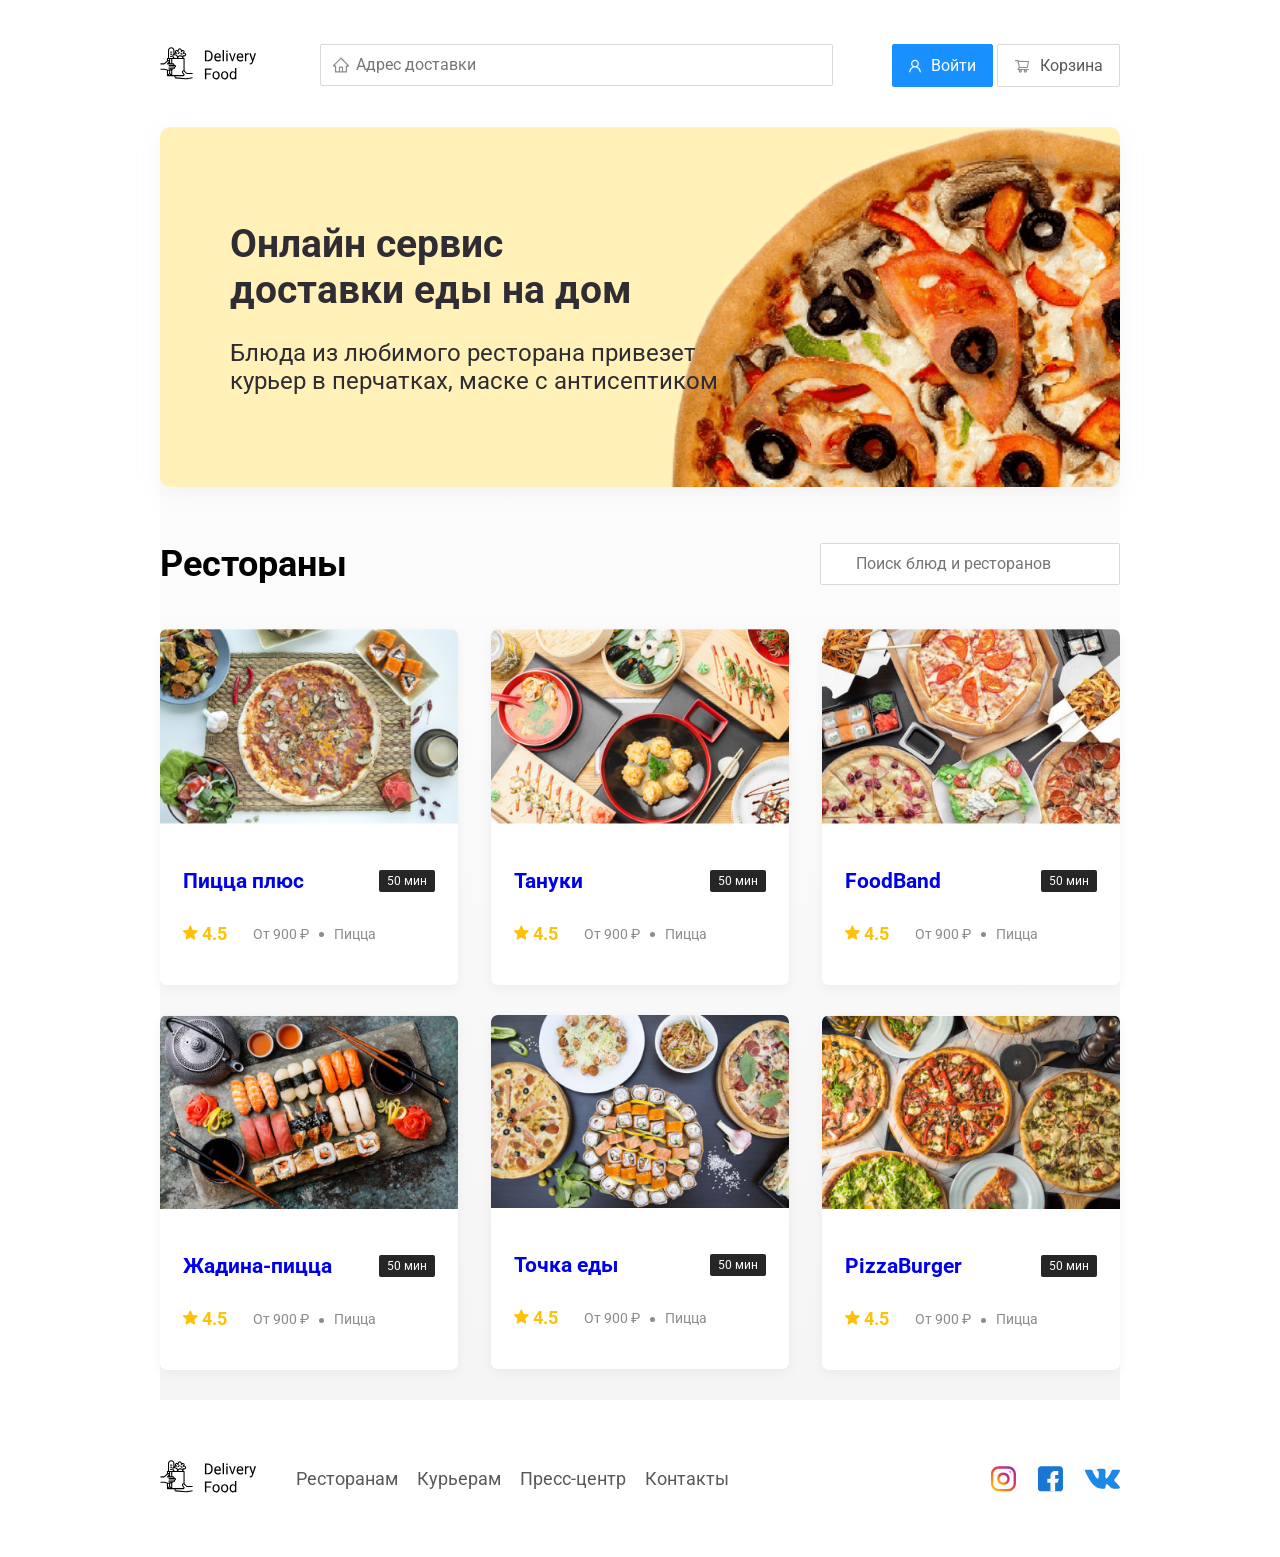
==== commit 9fdff4dc: "pr4_2" ====
--- a/index.html
+++ b/index.html
@@ -1,4 +1,4 @@
-<!DOCTYPE html>
+<DOCTYPE html>
 <html lang="en">
 <head>
     <meta charset="UTF-8">
@@ -44,6 +44,7 @@
     <main class="main">
         <div class="container">
             <section class="promo">
+                
                 <h1 class="promo-title">Онлайн сервис<br>доставки еды на дом</h1>
                 <p class="promo-text">Блюда из любимого ресторана привезет курьер в перчатках, маске с антисептиком</p>
             </section>
@@ -72,7 +73,7 @@
                             </div>
                         </div>
                     </a>
-                    <a href="restourant.html"  class="card wow animate__animated animate__fadeInUp" data-wow-delay="0.4s">
+                    <a href="restraunt.html"  class="card wow animate__animated animate__fadeInUp" data-wow-delay="0.4s">
                         <img src="img/Тануки.png" alt="image" class="card-image">
                         <div class="card-text">
                             <div class="card-head">
@@ -113,14 +114,14 @@
                                 <h3 class="card-title">Жадина-пицца</h3>
                                 <span class="card-tag tag">50 мин</span>
                             </div>
-                        </div>   
-                        <div class="card-info">
-                            <div class="rating">
-                                <img src="img/Vector.svg" alt="rating" class="rating-start">
-                                4.5
-                            </div>
-                            <div class="price">От 900 ₽</div>
-                            <div class="category">Пицца</div>
+                            <div class="card-info">
+                                <div class="rating">
+                                    <img src="img/Vector.svg" alt="rating" class="rating-start">
+                                    4.5
+                                </div>
+                                <div class="price">От 900 ₽</div>
+                                <div class="category">Пицца</div>
+                            </div>
                         </div>
                     </a>
                     <a href="#" class="card wow animate__animated animate__fadeInUp" data-wow-delay="0.4s">
@@ -173,8 +174,8 @@
                 </nav>
                 <div class="social-links">
                     <a href="" class="social-link"><img src="img/inst.svg" alt=""></a>
+                    <a href="" class="social-link"><img src="img/faceb.svg" alt=""></a>
                     <a href="" class="social-link"><img src="img/vk.svg" alt=""></a>
-                    <a href="" class="social-link"><img src="img/faceb.svg" alt=""></a>
                 </div>
             </div>
         </div>
--- a/css/style.css
+++ b/css/style.css
@@ -64,7 +64,7 @@
    }
    .promo{
        filter: drop-shadow(0px 7px 12px rgba(158, 158, 163, 0.1));
-       background: #FFF1B8 url(../img/bg.png) no-repeat top right -200px /1100px;
+       background: #FFF1B8 url(../img/promo.png) no-repeat top right -200px /1100px;
        border-radius: 10px;
        padding: 68px 70px;
        margin-bottom: 56px;
@@ -390,4 +390,9 @@
        font-size: 36px;
        border: none;
        background-color: transparent;
-   }+   }
+   .scroll-off{
+    overflow: hidden;
+    height: 100vh;
+    position: relative; 
+ } 
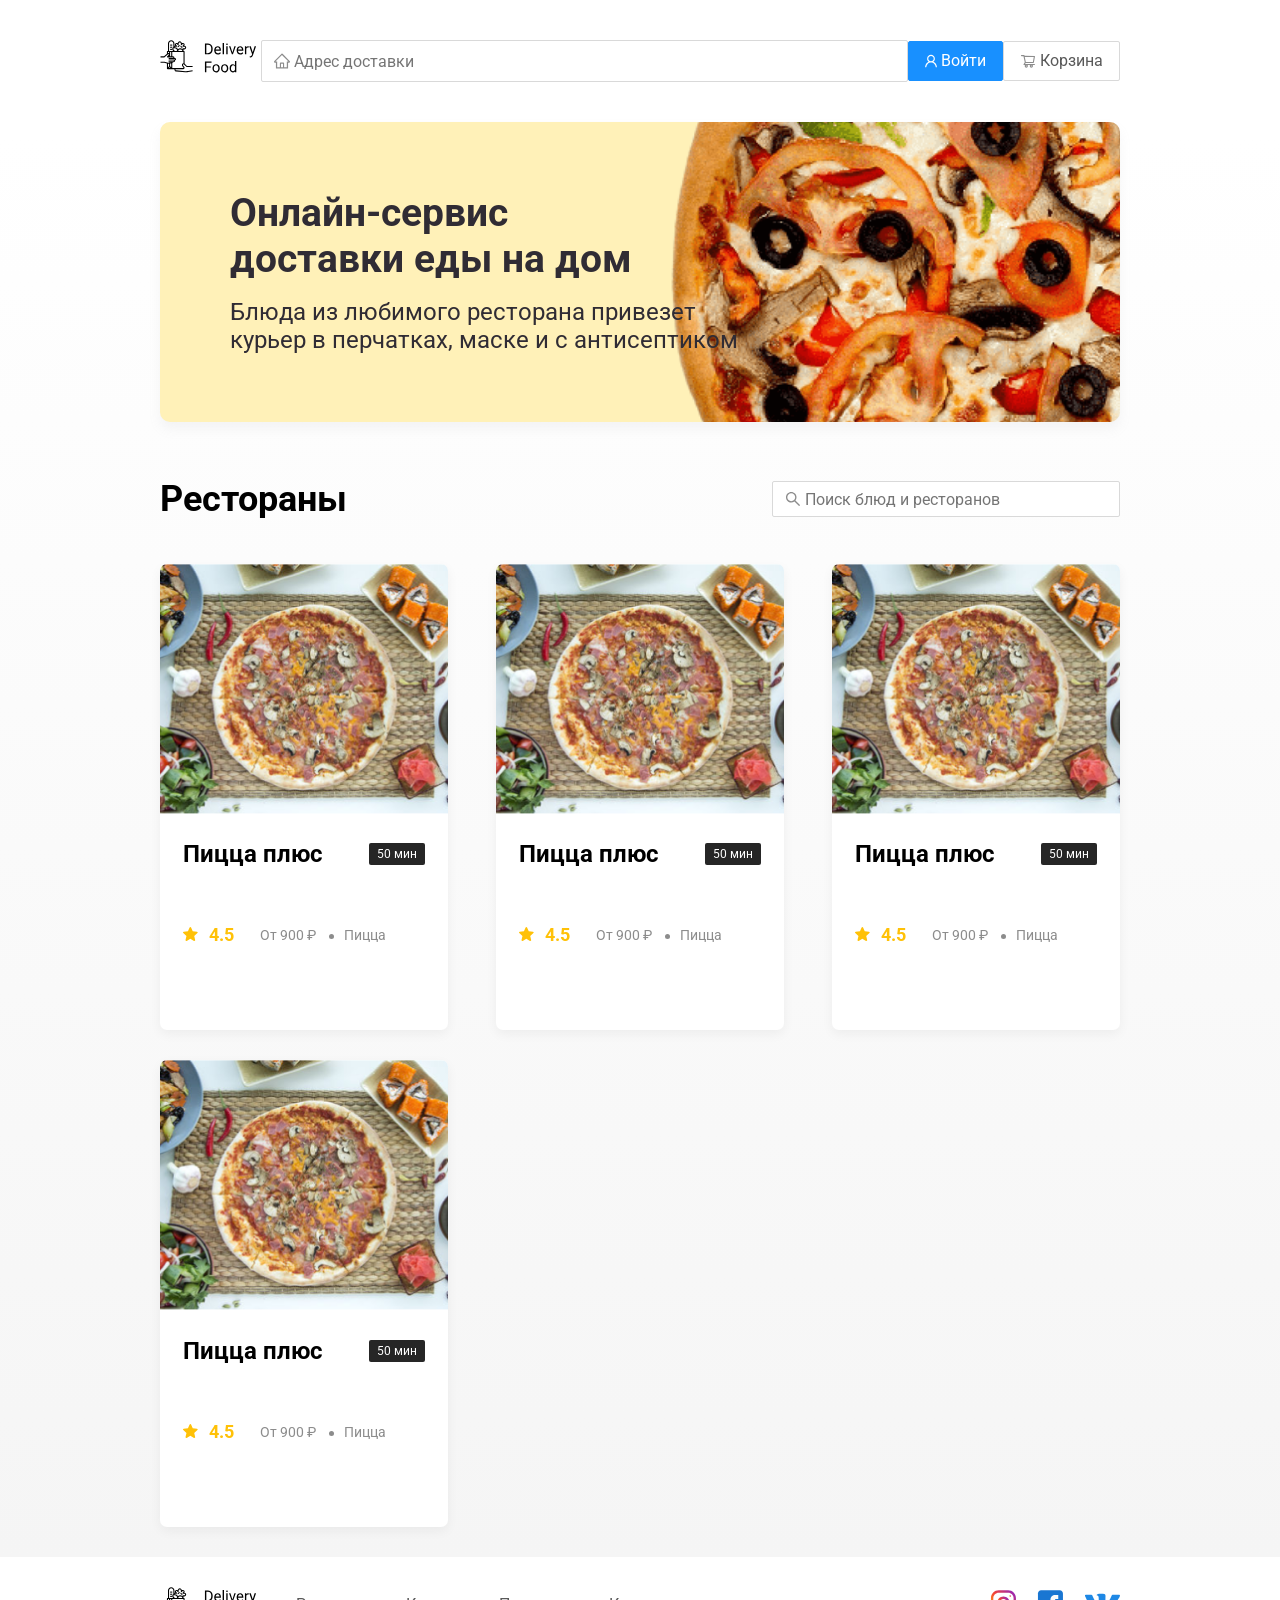
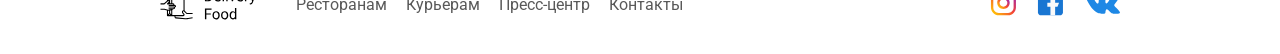
==== commit d5654576: "pr4_3" ====
--- a/index.html
+++ b/index.html
@@ -1,163 +1,233 @@
-<DOCTYPE html>
+<!DOCTYPE html>
 <html lang="en">
 <head>
     <meta charset="UTF-8">
-    <meta http-equiv="X-UA-Compatible" content="IE=edge">
     <meta name="viewport" content="width=device-width, initial-scale=1.0">
-    <title>Delivery food - доставка еды на дом</title>
+    <meta http-equiv="X-UA-Compatible" content="ie=edge">
+    <title>Delivery Food - доставка еды на дом</title>
     <link rel="preconnect" href="https://fonts.googleapis.com">
     <link rel="preconnect" href="https://fonts.gstatic.com" crossorigin>
-    <link href="https://fonts.googleapis.com/css2?family=Roboto:wght@400;700&display=swap" rel="stylesheet"> 
+    <link href="https://fonts.googleapis.com/css2?family=Roboto:wght@400;700&display=swap" rel="stylesheet">
+    <link rel="stylesheet" href="css/normalize.css">
     <link rel="stylesheet" href="https://cdnjs.cloudflare.com/ajax/libs/animate.css/4.1.1/animate.min.css"/>
-    <link rel="stylesheet" href="css/normalize.css"> 
-    <link rel="stylesheet" href="css/animate.css">      
     <link rel="stylesheet" href="css/style.css">
-    <link rel="stylesheet" href="css/responsive.css">
 </head>
 <body>
-<!-- Шапка сайта -->
-<div class="container">
-    <header class="header">
-        <a href="index.html" class="logo animate__animated animate__backInLeft">
-            <img src="img/logo.svg" alt="logo">
-           </a>
-        <input type="text" class="input addres-input" placeholder="Адрес доставки">
-        <div class="buttons">
-            <button class="button button-primary " id="button-auto">
-                <img src="img/user.svg" alt="user" class="button-icon">
-                <span class="button-text">Войти</span>
-            </button>
-            <p class="username">
-                rainscer
-            </p>
-            <button class="button button-primary button-logout">
-                <img src="img/user.svg" alt="user" class="button-icon">
-                <span class="button-text">Выйти</span>    
-            </button>
-            <button class="button "  id="cart-button">
-                <img src="img/shopping-cart.svg" alt="shop" class="button-icon">
-                <span class="button-text">Корзина</span>
-            </button>
-        </div>
-    </header>
-    
+    <div class="container">
+        <header class="header">
+            <a class="logoHref"><img src="img/logo.svg" alt="Delivery Food" class="logo"></a>
+            <input type="text" class="input input-address" placeholder="Адрес доставки">
+            <div class="buttons">
+                <button class="button button-primary button-auth"> 
+                    <img src="img/login.svg" alt="" class="button-icon"> 
+                    <span class="button-text"> Войти </span> 
+                </button>
+                <button class="button button-red button-logout" id="button-logout"> 
+                    <img src="img/login.svg" alt="" class="button-icon"> 
+                    <span class="button-text"> Выйти </span> 
+                </button>
+                <button class="button" id="cart-button"> 
+                    <img src="img/shopping-cart.svg" alt="" class="button-icon"> 
+                    <span class="button-text"> Корзина </span>
+                </button>
+            </div>
+        </header>
+    </div>   
+
     <main class="main">
         <div class="container">
-            <section class="promo">
-                
-                <h1 class="promo-title">Онлайн сервис<br>доставки еды на дом</h1>
-                <p class="promo-text">Блюда из любимого ресторана привезет курьер в перчатках, маске с антисептиком</p>
+            <section class="container-promo">
+                <span id="userName"></span>
+                <section class="promo">
+                    <h1 class="promo-title">Онлайн-сервис <br/> доставки еды на дом</h1>
+                    <p class="promo-text">
+                            Блюда из любимого ресторана привезет курьер в перчатках, маске и с антисептиком
+                    </p>
+                </section>
             </section>
-        
-            <section class="restaurants">
+            <section class="restaurants cards-block">
                 <div class="section-heading">
-                    <h2 class="section-title">Рестораны</h2>
+                    <h2 class="section-title">
+                        Рестораны
+                    </h2>
                     <input type="text" class="input input-search" placeholder="Поиск блюд и ресторанов">
                 </div>
-                <!--cards-->
-                <div class="cards">
-                    <a href="#" class="card wow animate__animated animate__fadeInUp" data-wow-delay="0.2s">
-                        <img src="img/Пицца_плюс.png" alt="image" class="card-image">
-                        <div class="card-text">
-                            <div class="card-head">
-                                <h3 class="card-title">Пицца плюс</h3>
-                                <span class="card-tag tag">50 мин</span>
-                            </div>
-                            <div class="card-info">
-                                <div class="rating">
-                                    <img src="img/Vector.svg" alt="rating" class="rating-start">
-                                    4.5
-                                </div>
-                                <div class="price">От 900 ₽</div>
-                                <div class="category">Пицца</div>
+                <div class="cards cards-restaurants">
+                    <!-- <a href="restaurant.html" class="card card-restaurant wow animate__animated animate__fadeInUp" data-wow-delay="0">
+                        <!-- <img src="img/pizza-plus.png" alt="image" class="card-image">
+                        <div class="card-text">
+                            <div class="card-heading">
+                                <h3 class="card-title">
+                                    Пицца плюс
+                                </h3>
+                                <span class="card-tag tag">
+                                    50 мин
+                                </span>
+                            </div>
+                            <div class="card-info">
+                                <div class="rating">
+                                    <img src="img/star.svg" alt="star" class="rating-star">
+                                    4.5
+                                </div>
+                                <div class="price">
+                                    От 900 ₽
+                                </div>
+                                <div class="category">
+                                    Пицца
+                                </div>
+                            </div>
+                            </div> -->
+                    <!-- </a> -->
+                    <!-- <a href="restaurant.html" class="card wow animate__animated animate__fadeInUp" data-wow-delay="0.2s">
+                        <img src="img/image (1).png" alt="image" class="card-image">
+                        <div class="card-text">
+                            <div class="card-heading">
+                                <h3 class="card-title">
+                                    Тануки 
+                                </h3>
+                                <span class="card-tag tag">
+                                    50 мин
+                                </span>
+                            </div>
+                            <div class="card-info">
+                                <div class="rating">
+                                    <img src="img/star.svg" alt="star" class="rating-star">
+                                    4.5
+                                </div>
+                                <div class="price">
+                                    От 900 ₽
+                                </div>
+                                <div class="category">
+                                    Пицца
+                                </div>
                             </div>
                         </div>
                     </a>
-                    <a href="restraunt.html"  class="card wow animate__animated animate__fadeInUp" data-wow-delay="0.4s">
-                        <img src="img/Тануки.png" alt="image" class="card-image">
-                        <div class="card-text">
-                            <div class="card-head">
-                                <h3 class="card-title">Тануки </h3>
-                                <span class="card-tag tag">50 мин</span>
-                            </div>
-                            <div class="card-info">
-                                <div class="rating">
-                                    <img src="img/Vector.svg" alt="rating" class="rating-start">
-                                    4.5
-                                </div>
-                                <div class="price">От 900 ₽</div>
-                                <div class="category">Пицца</div>
+                    <a href="restaurant.html" class="card wow animate__animated animate__fadeInUp" data-wow-delay="0.4s">
+                        <img src="img/image (2).png" alt="image" class="card-image">
+                        <div class="card-text">
+                            <div class="card-heading">
+                                <h3 class="card-title">
+                                    FoodBand
+                                </h3>
+                                <span class="card-tag tag">
+                                    50 мин
+                                </span>
+                            </div>
+                            <div class="card-info">
+                                <div class="rating">
+                                    <img src="img/star.svg" alt="star" class="rating-star">
+                                    4.5
+                                </div>
+                                <div class="price">
+                                    От 900 ₽
+                                </div>
+                                <div class="category">
+                                    Пицца
+                                </div>
                             </div>
                         </div>
                     </a>
-                    <a href="#" class="card wow animate__animated animate__fadeInUp" data-wow-delay="0.6s">
-                        <img src="img/FoodBand.png" alt="image" class="card-image">
-                        <div class="card-text">
-                            <div class="card-head">
-                                <h3 class="card-title">FoodBand</h3>
-                                <span class="card-tag tag">50 мин</span>
-                            </div>
-                            <div class="card-info">
-                                <div class="rating">
-                                    <img src="img/Vector.svg" alt="rating" class="rating-start">
-                                    4.5
-                                </div>
-                                <div class="price">От 900 ₽</div>
-                                <div class="category">Пицца</div>
+                    <a href="restaurant.html" class="card wow animate__animated animate__fadeInUp" data-wow-delay="0">
+                        <img src="img/image (3).png" alt="image" class="card-image">
+                        <div class="card-text">
+                            <div class="card-heading">
+                                <h3 class="card-title">
+                                    Жадина-пицца
+                                </h3>
+                                <span class="card-tag tag">
+                                    50 мин
+                                </span>
+                            </div>
+                            <div class="card-info">
+                                <div class="rating">
+                                    <img src="img/star.svg" alt="star" class="rating-star">
+                                    4.5
+                                </div>
+                                <div class="price">
+                                    От 900 ₽
+                                </div>
+                                <div class="category">
+                                    Пицца
+                                </div>
                             </div>
                         </div>
                     </a>
-                    <a href="#" class="card wow animate__animated animate__fadeInUp" data-wow-delay="0.2s">
-                        <img src="img/Жадина-пицца.png" alt="image" class="card-image">
-                        <div class="card-text">
-                            <div class="card-head">
-                                <h3 class="card-title">Жадина-пицца</h3>
-                                <span class="card-tag tag">50 мин</span>
-                            </div>
-                            <div class="card-info">
-                                <div class="rating">
-                                    <img src="img/Vector.svg" alt="rating" class="rating-start">
-                                    4.5
-                                </div>
-                                <div class="price">От 900 ₽</div>
-                                <div class="category">Пицца</div>
+                    <a href="restaurant.html" class="card wow animate__animated animate__fadeInUp" data-wow-delay="0.2s">
+                        <img src="img/image (4).png" alt="image" class="card-image">
+                        <div class="card-text">
+                            <div class="card-heading">
+                                <h3 class="card-title">
+                                    Точка еды
+                                </h3>
+                                <span class="card-tag tag">
+                                    50 мин
+                                </span>
+                            </div>
+                            <div class="card-info">
+                                <div class="rating">
+                                    <img src="img/star.svg" alt="star" class="rating-star">
+                                    4.5
+                                </div>
+                                <div class="price">
+                                    От 900 ₽
+                                </div>
+                                <div class="category">
+                                    Пицца
+                                </div>
                             </div>
                         </div>
                     </a>
-                    <a href="#" class="card wow animate__animated animate__fadeInUp" data-wow-delay="0.4s">
-                        <img src="img/Точка_еды.png" alt="image" class="card-image">
-                        <div class="card-text">
-                            <div class="card-head">
-                                <h3 class="card-title">Точка еды</h3>
-                                <span class="card-tag tag">50 мин</span>
-                            </div>
-                            <div class="card-info">
-                                <div class="rating">
-                                    <img src="img/Vector.svg" alt="rating" class="rating-start">
-                                    4.5
-                                </div>
-                                <div class="price">От 900 ₽</div>
-                                <div class="category">Пицца</div>
-                            </div>
-                        </div>
-                    </a>
-                    <a href="#" class="card wow animate__animated animate__fadeInUp" data-wow-delay="0.6s">
-                        <img src="img/PizzaBurger.png" alt="image" class="card-image">
-                        <div class="card-text">
-                            <div class="card-head">
-                                <h3 class="card-title">PizzaBurger</h3>
-                                <span class="card-tag tag">50 мин</span>
-                            </div>
-                            <div class="card-info">
-                                <div class="rating">
-                                    <img src="img/Vector.svg" alt="rating" class="rating-start">
-                                    4.5
-                                </div>
-                                <div class="price">От 900 ₽</div>
-                                <div class="category">Пицца</div>
-                            </div>
-                        </div>
-                    </a>
+                    <a href="restaurant.html" class="card wow animate__animated animate__fadeInUp" data-wow-delay="0.4s">
+                        <img src="img/image (5).png" alt="image" class="card-image">
+                        <div class="card-text">
+                            <div class="card-heading">
+                                <h3 class="card-title">
+                                    PizzaBurger
+                                </h3>
+                                <span class="card-tag tag">
+                                    50 мин
+                                </span>
+                            </div>
+                            <div class="card-info">
+                                <div class="rating">
+                                    <img src="img/star.svg" alt="star" class="rating-star">
+                                    4.5
+                                </div>
+                                <div class="price">
+                                    От 900 ₽
+                                </div>
+                                <div class="category">
+                                    Пицца
+                                </div>
+                            </div>
+                        </div>
+                        </a> -->
+
+                </div>
+            </section>
+
+            <section class="cards-block menu hidden">
+                <div class="section-heading">
+                    <h2 class="section-title">
+                        Тануки
+                    </h2>
+                    <div class="card-info">
+                        <div class="rating">
+                            <img src="img/star.svg" alt="star" class="rating-star">
+                            4.5
+                        </div>
+                        <div class="price">
+                            От 900 ₽
+                        </div>
+                        <div class="category">
+                            Пицца
+                        </div>
+                    </div>
+                </div>
+                <div class="cards cards-menu">
+
+
                 </div>
             </section>
         </div>
@@ -165,113 +235,97 @@
     <footer class="footer">
         <div class="container">
             <div class="footer-block">
-                <img src="img/logo.svg" alt="logo" class="logo footer-logo">
+                <img src="img/logo.svg" alt="Delivery Food" class="logo footer-logo">
                 <nav class="footer-nav">
-                    <a href="#" class="footer-link">Ресторанам </a>
+                    <a href="#" class="footer-link">Ресторанам</a>
                     <a href="#" class="footer-link">Курьерам</a>
                     <a href="#" class="footer-link">Пресс-центр</a>
                     <a href="#" class="footer-link">Контакты</a>
                 </nav>
                 <div class="social-links">
-                    <a href="" class="social-link"><img src="img/inst.svg" alt=""></a>
-                    <a href="" class="social-link"><img src="img/faceb.svg" alt=""></a>
-                    <a href="" class="social-link"><img src="img/vk.svg" alt=""></a>
+                    <a href="" class="social-link"><img src="img/inst.svg" alt="inst"></a>
+                    <a href="" class="social-link"><img src="img/facebook.svg" alt="facebook"></a>
+                    <a href="" class="social-link"><img src="img/vk.svg" alt="vk"></a>
                 </div>
             </div>
         </div>
     </footer>
-</div>
-
-<div class="modal">
-    <div class="modal-dialog">
-        <div class="modal-header">
-            <h3 class="modal-title">Корзина</h3>
-            <button class="close">&times;</button>
+    <div class="modal modal-cart">
+        <div class="modal-dialog">
+            <div class="modal-header">
+                <h1 class="modal-title">Корзина</h1>
+                <button class="close">&times;</button>
+            </div>
+            <div class="modal-body">
+                <div class="food-row">
+                    <span class="food-name">Ролл угорь стандарт</span>
+                    <strong class="food-price">250 ₽</strong>
+                    <div class="food-counter">
+                        <button class="counter-button">-</button>
+                        <span class="counter">1</span>
+                        <button class="counter-button">+</button>
+                    </div>
+                </div>
+                <div class="food-row">
+                    <span class="food-name">Ролл угорь стандарт</span>
+                    <strong class="food-price">250 ₽</strong>
+                    <div class="food-counter">
+                        <button class="counter-button">-</button>
+                        <span class="counter">1</span>
+                        <button class="counter-button">+</button>
+                    </div>
+                </div>
+                <div class="food-row">
+                    <span class="food-name">Ролл угорь стандарт</span>
+                    <strong class="food-price">250 ₽</strong>
+                    <div class="food-counter">
+                        <button class="counter-button">-</button>
+                        <span class="counter">1</span>
+                        <button class="counter-button">+</button>
+                    </div>
+                </div>
+                <div class="food-row">
+                    <span class="food-name">Ролл угорь стандарт</span>
+                    <strong class="food-price">250 ₽</strong>
+                    <div class="food-counter">
+                        <button class="counter-button">-</button>
+                        <span class="counter">1</span>
+                        <button class="counter-button">+</button>
+                    </div>
+                </div>
+            </div>
+            <div class="modal-footer">
+                <span class="modal-pricetag">1250 ₽</span>
+                <div class="footer-buttons">
+                    <button class="button button-primary btnn">Оформить заказ</button>
+                    <button class="button">Отмена</button>
+                </div>
+            </div>
         </div>
-        <div class="modal-body">
-            <div class="food-row">
-                <span class="food-name">Ролл угорь стандарт</span>
-                <strong class="food-price">250 ₽</strong>
-                <div class="food-counter">
-                    <button class="counter-button">-</button>
-                    <span class="counter">1</span>
-                    <button class="counter-button">+</button>
-                </div>
-            </div>
-            <div class="food-row">
-                <span class="food-name">Ролл угорь стандарт</span>
-                <strong class="food-price">250 ₽</strong>
-                <div class="food-counter">
-                    <button class="counter-button">-</button>
-                    <span class="counter">1</span>
-                    <button class="counter-button">+</button>
-                </div>
-            </div>
-            <div class="food-row">
-                <span class="food-name">Ролл угорь стандарт</span>
-                <strong class="food-price">250 ₽</strong>
-                <div class="food-counter">
-                    <button class="counter-button">-</button>
-                    <span class="counter">1</span>
-                    <button class="counter-button">+</button>
-                </div>
-            </div>
-            <div class="food-row">
-                <span class="food-name">Ролл угорь стандарт</span>
-                <strong class="food-price">250 ₽</strong>
-                <div class="food-counter">
-                    <button class="counter-button">-</button>
-                    <span class="counter">1</span>
-                    <button class="counter-button">+</button>
-                </div>
-            </div>
-            <div class="food-row">
-                <span class="food-name">Ролл угорь стандарт</span>
-                <strong class="food-price">250 ₽</strong>
-                <div class="food-counter">
-                    <button class="counter-button">-</button>
-                    <span class="counter">1</span>
-                    <button class="counter-button">+</button>
-                </div>
-            </div>
+    </div>
+    <div class="modal modal-auth">
+        <div class="modal-dialog modal-auth-dialog">
+            <form action="" id="login-form">
+                <div class="modal-header">
+                    <h1 class="modal-title">Авторизация</h1>
+                    <button class="close">&times;</button>
+                </div>
+                <div class="modal-body">
+                    <input type="text" class="input input-auth" id="input-login" placeholder="Логин">
+                    <input type="password" class="input input-auth" id="input-password" placeholder="Пароль">
+                    <span class="auth-msg" id="auth-msg"></span>
+                </div>
+                <div class="modal-footer">
+                    <div class="footer-buttons">
+                        <button type="submit" class="button button-primary btnn btn-auth">Войти</button>
+                    </div>
+                </div>
+            </form>
         </div>
-        <div class="modal-footer">
-            <span class="pricetag">1250 ₽</span>
-            <div class="footer-buttons">
-                <button class="button button-primary">Оформить заказ</button>
-                <button class="button">Отмена</button>
-            </div>
-        </div>
-    </div>    
-</div>
-
-<div class="modal-auto">
-    <div class="modal-dialog">
-        <div class="modal-auto-header">
-            <button class="auto-close">&times;</button>
-        </div>
-        <div class="modal-body">
-            <h5 class="modal-title">Авторизация</h5>
-            <form action="" class="form-auto">
-                <div class="auto login">
-                        Логин
-                    <input type="" id="login" value="">
-                </div>
-                <div class="auto password">
-                        Пароль
-                    <input type="password" id="password" value="">
-                </div>
-
-        </div>
-        <div class="modal-auto-footer">
-            <div class="footer-buttons">
-                <button type="submit" class="button button-primary" id="auto">Войти</button>
-            </div>
-        </div>
-        </form>   
     </div>
-</div>
-<script src="js/wow.min.js"></script>
-<script src="js/main.js"></script>
+    <script src="js/disabledScroll.js"></script>
+    <script src="js/wow.min.js"></script>
+    <script src="js/modal.js"></script>
+    <script src="js/main.js"></script>
 </body>
 </html>
--- a/css/style.css
+++ b/css/style.css
@@ -1,398 +1,532 @@
+.container{
+    max-width: 1200px;
+    margin: auto;
+}
+h1, h2, h3, h4, h5, h6, p, span {
+    margin: 0;
+    padding: 0;
+}
 body{
-    font-family: 'Roboto', sans-serif;   
-    padding-top: 44px;
-   }
-   *{
-       box-sizing: border-box;
-   }
-   .container { 
-       max-width: 1200px;
-       margin: auto;
-   }
-   .header {
-       display: flex;
-       align-items: center;
-       justify-content: space-between;
-       margin-bottom: 40px;
-   }
-   .input{
-       background: #FFFFFF;
-       border: 1px solid #D9D9D9;
-       border-radius: 2px;  
-       font-size: 16px;
-       line-height: 24px;
-       padding: 8px;
-       padding-left: 35px;
-       background-repeat:  no-repeat;
-       background-position: left 11px center;
-   }
-   .addres-input{
-       flex: 0.8; 
-       background-image: url(../img/home.svg);
-   }
-   .input-search{
-       width: 300px;
-       background-image: url(../img/search.png);  
-       margin-left: auto;
-   }
-   .button {
-       padding: 8px 16px;
-       background: #FFFFFF;
-       border: 1px solid #D9D9D9;
-       box-sizing: border-box;
-       box-shadow: 0px 0px 2px rgba(0, 0, 0, 0.0015);
-       border-radius: 2px;
-       color: #595959;
-       font-size: 16px;
-       line-height: 24px;
-   }
-   .button-primary {
-       background: #1890FF;
-       border-radius: 2px;
-       border: 1px solid #1890FF;
-       color: #fff;
-   }
-   .button-icon {
-       margin-right: 6px;
-       vertical-align: middle;
-   }
-   .button-text{
-       vertical-align: middle;
-   }
-   .main{
-       background: linear-gradient(180deg, rgba(245, 245, 245, 0) 1.04%, #F5F5F5 100%);
-   }
-   .promo{
-       filter: drop-shadow(0px 7px 12px rgba(158, 158, 163, 0.1));
-       background: #FFF1B8 url(../img/promo.png) no-repeat top right -200px /1100px;
-       border-radius: 10px;
-       padding: 68px 70px;
-       margin-bottom: 56px;
-   }
-   .promo-title{
-       font-style: normal;
-       font-weight: bold;
-       font-size: 39px;
-       line-height: 46px;
-       color: #302C34;
-   }
-   .promo-text{
-       max-width: 538px;
-       font-family: Roboto;
-       font-style: normal;
-       font-weight: normal;
-       font-size: 24px;
-       line-height: 28px;
-       color: #302C34;
-   }
-   .section-heading{
-       display: flex;
-       align-items: center;
-       margin-bottom: 44px;
-   }
-   .section-title{
-       font-family: Roboto;
-       font-style: normal;
-       font-weight: bold;
-       font-size: 36px;
-       line-height: 42px;
-       color: #000000;
-       margin: 0;
-       margin-right: 30px;
-   }
-   .card{
-       background: #FFFFFF;
-       box-shadow: 0px 4px 12px rgba(0, 0, 0, 0.05);
-       border-radius: 7px;
-       overflow: hidden;
-      margin-bottom: 30px;
-      flex-basis: 31%;
-      text-decoration: none;
-   }
-   .cards{
-       display: flex;
-       align-items: flex-start;
-       flex-wrap: wrap;
-       justify-content: space-between;
-   }
-   .card-image{
-       width: 100%;
-       height: 100%;
-       object-fit: cover;
-   }
-   .card-text{
-       padding-top: 20px;
-       padding-bottom: 35px;
-       padding-left: 23px;
-       padding-right: 23px;
-   }
-   .card-head{
-       display: flex;
-       align-items: center;
-       justify-content: space-between;
-   }
-   .card-title{
-       font-style: normal;
-       font-weight: bold;
-       font-size: 24px;
-       line-height: 32px;
-   }
-   .card-title-reg{
-       font-weight: 400;
-       font-family: Roboto;
-       font-style: normal;
-       font-weight: normal;
-       font-size: 18px;
-       line-height: 32px;
-   }
-   .card-tag{
-       font-style: normal;
-       font-weight: normal;
-       font-size: 12px;
-       line-height: 20px;
-       color: #FFFFFF;
-       background: #262626;
-       border-radius: 2px;
-       padding: 1px 8px;
-   }
-   .card-info{
-       display: flex;
-       align-items: center;
-       flex-wrap: wrap;
-   }
-   .rating{
-       margin-right: 26px;
-       color: #FFC107;
-       font-style: normal;
-       font-weight: bold;
-       font-size: 18px;
-       line-height: 32px;
-   }
-   .price, 
-   .category {
-       font-style: normal;
-   font-weight: normal;
-   font-size: 18px;
-   line-height: 32px;
-   color: #8C8C8C;
-   }
-   .price{
-       margin-right: 10px;
-   }
-   .ingrediants{
-       font-family: Roboto;
-   font-style: normal;
-   font-weight: normal;
-   font-size: 14px;
-   line-height: 21px;
-   color: #8C8C8C;
-   }
-   .button-card-image{
-       margin-top: 5px;
-   }
-   .button-card-text{
-       margin-right: 10px;
-   }
-   .card-price-bold{
-       margin-left: 32px;
-       font-family: Roboto;
-       font-style: normal;
-       font-weight: bold;
-       font-size: 18px;
-       line-height: 32px;
-   color: #000000;
-   }
-   .cards-buttons{
+    font-family: 'Roboto', sans-serif;
+}
+.header{
+    display: flex;
+    align-items: center;
+    justify-content: space-between;
+    margin-top: 40px;
+    margin-bottom: 40px;
+}
+.input{
+    background: #fff;
+    border: 1px solid #D9D9D9;
+    border-radius: 2px;
+    font-size: 16px;
+    line-height: 24px;
+    padding: 0 8px;
+    padding-left: 32px;
+    background-repeat:  no-repeat;
+    background-position: left 11px center;
+}
+.input-address {   
+    width: 690px;
+    height: 40px;
+    color: #BFBFBF;
+    background-image: url(../img/home.svg);
+    
+}
+.input-search {
+    background-image: url(../img/search.svg);
+    width: 306px;
+    height: 34px;
+    margin-left: auto;
+}
+.invalid-input {
+    border: 1px solid #d63b3b;
+}
+.auth-msg {
+    color: #d63b3b;
+    text-align: right;
+    padding-top: 20px;
+}
+.buttons{
+    display: flex;
+   align-items: center;
+   width: 219px;
+   justify-content: space-between;
+}
+.button{
+   background: #fff;
+   border: 1px solid #d9d9d9;
+   box-sizing: border-box;
+   box-shadow: 0px 0px 2px rgba(0, 0, 0, 0.0015);
+   border-radius: 2px;
+   color: #595959;
+   font-size: 16px;
+   line-height: 24px; 
    display: flex;
-   align-items: center;
-   margin-top: 24px;
-   }
-   .price:after{
-       content: "";
-       width: 5px;
-       height: 5px;
-       background-color: #8C8C8C;
-       display: inline-block;
-       vertical-align: middle;
-       border-radius: 50%;
-       margin-left: 10px;
-   }
-   .footer{
-       padding: 60px 0;
-   }
-   .footer-block{
-       display: flex;
-       align-items: center;
-       justify-content: space-between;
-   }
-   .footer-nav{
-       margin-left: 35px;
-       margin-right: auto;
-   }
-   .footer-link{
-       display: inline-block;
-       font-family: Roboto;
-       font-style: normal;
-       font-weight: normal;
-       font-size: 18px;
-       line-height: 21px;   
-       color: #595959;
-       text-decoration: none ;
-   }
-   .footer-link:not(:last-child){
-       margin-right: 15px;
-   }
-   .social-links{
-       display: flex;
-       align-items: center;
-   }
-   .social-link:not(:last-child){
-       margin-right: 21px;
-   }
-   .modal{
-       position: fixed;
-       left: 0;
-       top: 0;
-       width: 100%;
-       height: 100%;
-       background: rgba(0, 0, 0, 0.4);
-       display: none;
-   }
-   .modal-auto{
-       position: fixed;
-       left: 0;
-       top: 0;
-       width: 100%;
-       height: 100%;
-       background: rgba(0, 0, 0, 0.4);
-       display: none;
-   }
-   .is-open{
-       display: flex;
-   }
-   .modal-dialog{
-       width: 95%;
-       max-width: 780px;
-       background: #FFFFFF;
-       border-radius: 5px;
-       margin: auto;
-       padding: 40px 45px;
-   }
-   .modal-header{
-       display: flex;
-       align-items: center;
-       justify-content: space-between;
-       margin-bottom: 45px;
-   }
-   .modal-title{
-       margin: 0;
-       font-family: Roboto;
-       font-style: normal;
-       font-weight: bold;
-       font-size: 36px;
-       line-height: 42px;
-       
-       color: #000000;
-   }
-   .close{
-       font-size: 36px;
-       border: none;
-       background-color: transparent;
-   }
-   .food-row{
-       display: flex;
-       align-items: flex-start;
-       justify-content: space-between;
-       padding-bottom: 8px;
-       border-bottom: 1px solid #D9D9D9;
-       margin-bottom: 15px;
-   }
-   .food-name{
-       font-family: Roboto;
-       font-style: normal;
-       font-weight: normal;
-       font-size: 18px;
-       line-height: 32px;
-   }
-   .food-price{
-       margin-left: auto;
-       margin-right: 47px;
-       font-family: Roboto;
-       font-style: normal;
-       font-weight: bold;
-       font-size: 20px;
-       line-height: 32px;
-   }
-   .food-counter{
-       display: flex;
-       align-items: center;
-   }
-   .counter-button{
-       display: flex;
-       align-items: center;
-       justify-content: center ;
-       width: 39px;
-       height: 32px;
-       background: #FFFFFF;
-       border: 1px solid #40A9FF;
-       box-sizing: border-box;
-       border-radius: 2px;
-       
-       font-family: SF Pro Display;
-       font-style: normal;
-       font-weight: normal;
-       font-size: 14px;
-       line-height: 22px;
-       color: #40A9FF ;
-   }
-   .counter{
-       font-size: 16px;
-       line-height: 24px;
-       margin-left: 10px;
-       margin-right: 10px;
-   }
-   .modal-footer{
-       display: flex;
-       align-items: center;
-       justify-content: space-between;
-   }
-   .modal-body{
-       margin-bottom: 52px;
-   }
-   .pricetag{
-       background: #262626;
-       border-radius: 5px;
-       color: white;
-       padding: 15px 20px;
-       font:20px ;
-       line-height: 23px;
-   }
-   .form-auto{
-       margin-top: 30px;
-   }
-   .auto{
-       margin: 20px 50px;
-   }
-   .modal-auto-footer{
-       display: flex;
-       align-items: center;
-       justify-content: flex-end;
-   }
-   .modal-auto-header{
-       display: flex;
-       align-items: center;
-       justify-content: flex-end;
-   }
-   .button-logout, .username{
-       display: none;
-   }
-   .auto-close{
-       font-size: 36px;
-       border: none;
-       background-color: transparent;
-   }
-   .scroll-off{
+    align-items: center;
+   height: 40px;
+   padding: 8px 16px;
+}
+.button-primary{
+    background: #1890FF;
+    border: 1px solid #1890FF;
+    color: #fff;
+}
+.button-red {
+    background: #d63b3b;
+    border: 1px solid #d63b3b;
+    color: #fff;
+}
+.button-icon{
+margin-right: 4px;
+}
+.promo{
+    box-shadow:  0px 7px 12px rgba(158, 158, 163, 0.1);
+    background: #FFF1B8 url(../img/promo-image.png) no-repeat top right; 
+    border-radius: 10px;
+    padding: 68px 70px;
+}
+.promo-title{
+    font-style: normal;
+    font-weight: bold;
+    font-size: 39px;
+    line-height: 46px;
+    color: #302C34;
+    margin-bottom: 16px;
+}
+.promo-text{
+    max-width: 538px;
+    font-style: normal;
+    font-weight: normal;
+    font-size: 24px;
+    line-height: 28px;
+    color: #302C34;
+}
+.section-title{
+    font-style: normal;
+    font-weight: bold;
+    font-size: 36px;
+    line-height: 42px;
+    color: #000000;
+    margin-right: 30px;
+}
+.section-heading{
+    display: flex;
+    align-items: center;
+    margin-top: 56px; 
+    margin-bottom: 44px;
+}
+.cards{
+    display: flex;
+    flex-wrap: wrap;
+    align-items: flex-start;
+    justify-content: space-between;
+}
+.card{
+    background: #FFFFFF;
+    box-shadow: 0px 4px 12px rgba(0, 0, 0, 0.05);
+    border-radius: 7px;
     overflow: hidden;
-    height: 100vh;
-    position: relative; 
- } +    margin-bottom: 30px;
+    flex-basis: 30%;
+    text-decoration: none;
+}
+.card-image{
+    height: 250px;
+    object-fit: cover;
+    width: 100%;
+}
+.card-text{
+    padding-top: 20px;
+    padding-bottom: 35px;
+    padding-left: 23px;
+    padding-right: 23px;
+}
+.card-heading{
+    display: flex;
+    align-items: center;
+    justify-content: space-between;
+    margin-bottom: 5px;
+}
+.card-title{
+    margin: 0;
+    font-style: normal;
+    font-weight: bold;
+    font-size: 24px;
+    line-height: 32px;
+    color: #000000;
+}
+.card-title-reg {
+    font-style: normal;
+    font-weight: 400;
+}
+.card-tag{
+    font-style: normal;
+    font-weight: normal;
+    font-size: 12px;
+    line-height: 20px;   
+    color: #FFFFFF;
+    background: #262626;
+    border-radius: 2px;
+    padding: 1px 8px;
+}
+.card-info{
+    display: flex;
+    align-items: center;
+    flex-wrap: wrap;
+}
+
+.cards-block .card-info {
+    min-height: 120px;
+}
+
+.ingredietns {
+    margin-bottom: 25px;
+}
+.card-price-bold {
+    font-style: normal;
+    font-weight: bold;
+    font-size: 20px;
+    line-height: 32px;
+    margin-left: 30px;
+}
+.card-buttons {
+    display: flex;
+    align-items: center;
+}
+.rating{
+    margin-right: 26px;
+    color: #FFC107;
+    font-style: normal;
+    font-weight: bold;
+    font-size: 18px;
+    line-height: 32px;
+}
+.ingredietns {
+    font-style: normal;
+    font-weight: normal;
+    font-size: 18px;
+    line-height: 21px;
+    color: #8C8C8C;
+}
+.category{
+    font-style: normal;
+    font-weight: normal;
+    font-size: 18px;
+    line-height: 32px;
+    color: #8C8C8C;
+    text-overflow: ellipsis;
+    overflow: hidden;
+    white-space: nowrap;
+    max-width: 150px;
+}
+.price{
+    margin-right: 10px;
+    color: #8C8C8C;
+}
+.price::after{
+    content: "";
+    width: 5px;
+    height: 5px;
+    background-color: #8c8c8c;
+    display: inline-block;
+    vertical-align: middle;
+    border-radius: 50%;
+    margin-left: 10px;
+}
+.rating-star{
+    margin-right: 7px;
+}
+.main {
+    background: linear-gradient(180deg, rgba(245, 245, 245, 0) 1.04%, #F5F5F5 100%);
+}
+.footer-block {
+    display: flex;
+    align-items: center;
+    justify-content: space-between;
+    padding-top: 30px;
+    padding-bottom: 30px;
+}
+.footer-link {
+    display: inline-block;
+    text-decoration: none;
+    color: #595959;
+}
+.footer-link:not(:last-child) {
+    margin-right: 15px; 
+}
+.footer-nav {
+    margin-left: 35px;
+    margin-right: auto;
+}
+.social-links {
+    display: flex;
+    align-items: center;
+}
+.social-link:not(:last-child) {
+    margin-right: 21px;
+}
+.card-button-image {
+    margin-left: 10px;
+}
+.modal {
+    display: none;
+    position: fixed;
+    top: 0;
+    left: 0;
+    width: 100%;
+    height: 100%;
+    background: rgba(0, 0, 0, 0.4);
+}
+.is-open {
+    display: flex;
+}
+.modal-dialog {
+    margin: auto;
+    max-width: 790px;
+    width: 95%;
+    background: #FFFFFF;
+    border-radius: 5px;
+    padding: 40px 45px;
+}
+.modal-header {
+    display: flex;
+    justify-content: space-between;
+    margin-bottom: 45px;
+}
+.modal-title {
+    font-weight: bold;
+    font-size: 36px;
+    line-height: 42px;
+    color: #000000;
+}
+.close {
+    font-size: 36px;
+    border: none;
+    background-color: transparent;
+}
+.modal-body {
+    margin-bottom: 52px;
+}
+.food-row {
+    display: flex;
+    align-items: flex-start;
+    justify-content: space-between;
+    padding-bottom: 8px;
+    border-bottom: 1px solid #D9D9D9;
+    margin-bottom: 15px;
+}
+.food-name {
+    font-weight: normal;
+    font-size: 18px;
+    line-height: 32px;
+}
+.food-price {
+    margin-left: auto;
+    margin-right: 47px;
+    font-weight: bold;
+    font-size: 20px;
+    line-height: 32px;
+}
+.food-counter {
+    display: flex;
+    align-items: center;
+    font-size: 14px;
+}
+.counter-button {
+    display: flex;
+    align-items: center;
+    justify-content: center;
+    background: #FFFFFF;
+    border: 1px solid #40A9FF;
+    box-sizing: border-box;
+    border-radius: 2px;
+    width: 39px;
+    height: 32px;
+    line-height: 22px;
+    color: #40A9FF;
+}
+.counter {
+    font-size: 16px;
+    margin-left: 10px;
+    margin-right: 10px;
+}
+.modal-footer {
+    display: flex;
+    align-items: center;
+    justify-content: space-between;
+}
+.footer-buttons {
+    display: flex;
+    align-items: center;
+}
+.btnn {
+    margin-right: 15px;
+}
+.modal-pricetag {
+    background: #262626;
+    border-radius: 5px;
+    color: #FFFFFF;
+    padding: 15px 20px;
+}
+.modal-auth-dialog {
+    max-width: 300px;
+}
+.modal-auth-dialog .modal-body {
+    display: flex;
+    flex-direction: column;
+}
+.input-auth{
+    padding-left: 10px;
+    height: 34px;
+}
+#input-password {
+    margin-top: 20px;
+}
+#userName {
+    font-size: 24px;
+}
+
+.hidden {
+    display: none;
+}
+
+.logoHref {
+    cursor: pointer;
+}
+
+@media (max-width: 1366px) {
+    .container {
+        max-width: 960px;
+    }
+    .promo {
+        background-position: center right -300px;
+        background-size: 750px;
+    }
+    .category, .price {
+        font-size: 14px;
+    }
+}
+@media (max-width: 992px) {
+    .container {
+        max-width: 752px;
+    }
+    .promo {
+        padding: 50px;
+        background-size: 500pz;
+        background-position: center right -200px;
+    }
+    .promo-text {
+        font-size: 18px;
+        max-width: 400px;
+    }
+    .card {
+        flex-basis: 49%;
+    }
+    .footer-link {
+        font-size: 16px;
+    }
+}
+@media (max-width: 768px) {
+    .container {
+        max-width: 560px;
+    }
+    .card-info {
+        flex-wrap: wrap;
+    }
+    .card .rating {
+        flex-basis: 100%;
+    }
+    .card-title {
+        font-size: 18px;
+    }
+    .promo-title {
+        font-size: 24px;
+        line-height: 1.4;
+    }
+    .promo {
+        background-size: 400px;
+        background-position: bottom 50px right -200px;
+    }
+    .promo-text {
+        margin-top: 0;
+    }
+    .section-title {
+        font-size: 30px;
+    }
+}
+@media (max-width: 578px) {
+    .container {
+        max-width: 90%;
+    }
+    .header {
+        flex-wrap: wrap;
+    }
+    .input-address {
+        flex: 1;
+        margin-top: 15px;
+        order: 5;
+    }
+    .promo {
+        background-image: none;
+    }
+    .promo-title {
+        margin-bottom: 10px;
+    }
+    .section-title {
+        font-size: 20px;
+    }
+    .card {
+        flex-basis: 100%;
+    }
+    .card-image {
+        width: 100%;
+    }
+    .footer-nav {
+        order: 0;
+        margin-left: 0;
+    }
+    .footer-logo {
+        order: 1;
+        margin-right: 15px;
+    }
+    .social-links {
+        order: 2;
+    }
+    .footer-nav {
+        margin-left: 0;
+        margin-right: 0;
+        display: flex;
+        flex-direction: column;
+    }
+}
+@media (max-width: 480px) {
+    .footer-block {
+        flex-wrap: wrap;
+        flex-direction: column;
+    }
+    .footer-logo {
+        order: 0;
+        margin-bottom: 20px;
+    }
+    .footer-link:not(:last-child) {
+        margin-right: 0;
+    }
+    .section-heading {
+        flex-wrap: wrap;
+    }
+    .promo {
+        padding: 20px;
+    }
+    .buttons {
+        justify-content:space-between;
+    }
+    .footer-nav {
+        margin-bottom: 20px;
+    }
+    .header {
+        justify-content: center;
+    }
+    
+}
